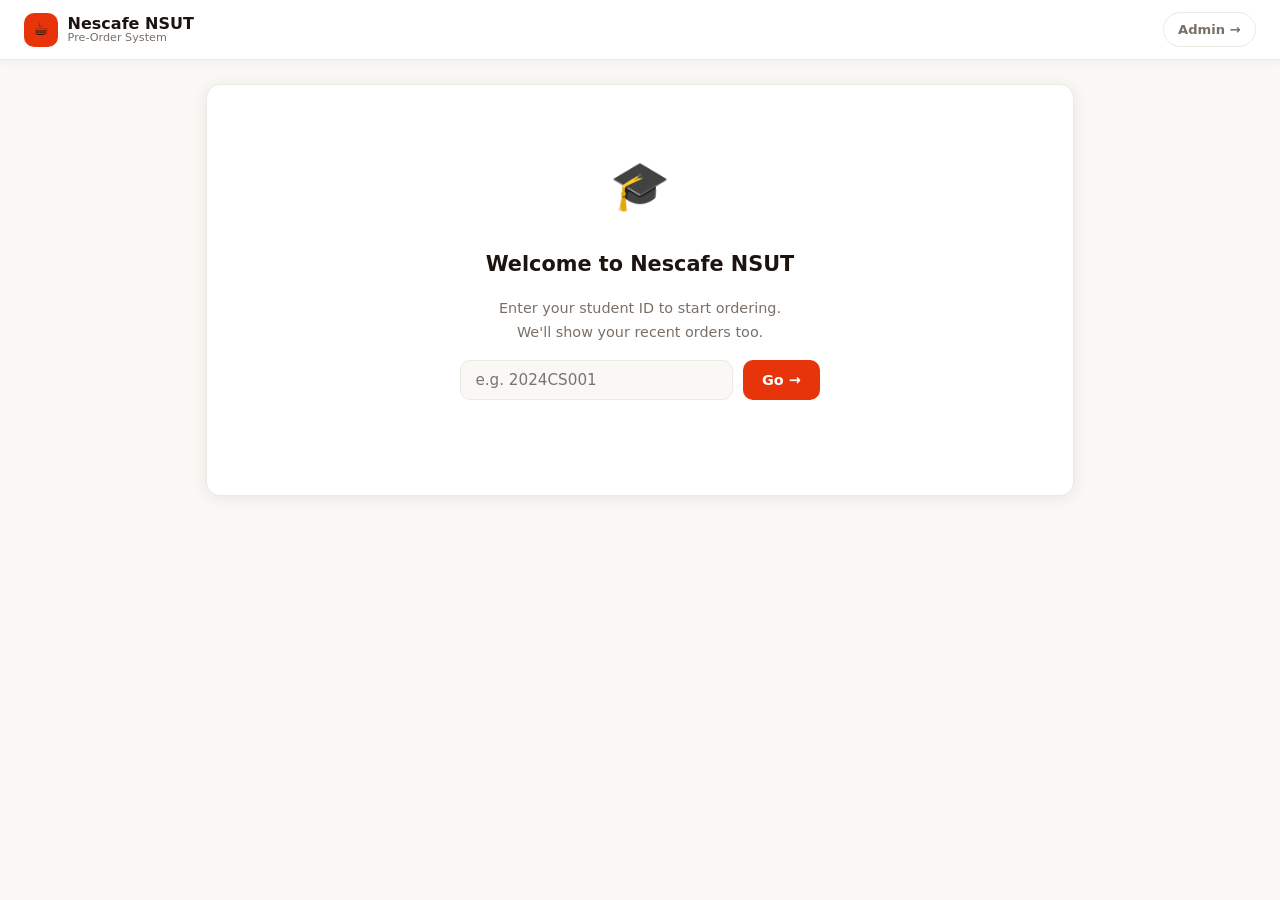
==== static/index.html @ f1b635af "Add full stack canteen ordering system with FastAPI, MongoDB, greedy scheduling, student and admin f" ====
<!DOCTYPE html>
<html lang="en">
<head>
  <meta charset="UTF-8"/>
  <meta name="viewport" content="width=device-width, initial-scale=1.0"/>
  <title>NSUT Nescafe — Pre-Order</title>
  <link rel="stylesheet" href="/static/style.css"/>
</head>
<body>

<!-- ── Header ── -->
<header class="header">
  <div class="header-brand">
    <div class="logo">☕</div>
    <div class="brand-text">
      <div class="brand-name">Nescafe NSUT</div>
      <div class="brand-sub">Pre-Order System</div>
    </div>
  </div>
  <a href="/admin" class="nav-link">Admin →</a>
</header>

<!-- ════════════════════════════════════════════════════
     SCREEN 1 — Student ID gate
════════════════════════════════════════════════════ -->
<div id="screen-gate" class="page">
  <div class="card">
    <div class="id-gate">
      <div class="gate-icon">🎓</div>
      <h2>Welcome to Nescafe NSUT</h2>
      <p>Enter your student ID to start ordering. We'll show your recent orders too.</p>
      <div class="id-input-row">
        <input id="gateInput" type="text" placeholder="e.g. 2024CS001" maxlength="20"/>
        <button class="btn btn-primary" onclick="startSession()">Go →</button>
      </div>
      <p class="error-msg" id="gateError"></p>
    </div>
  </div>
</div>

<!-- ════════════════════════════════════════════════════
     SCREEN 2 — Menu + Cart + Slot
════════════════════════════════════════════════════ -->
<div id="screen-order" class="page hidden">

  <!-- Greeting -->
  <div class="flex items-center justify-between mb-2" style="margin-bottom:1rem">
    <div>
      <div style="font-size:0.78rem;color:var(--muted);">Ordering as</div>
      <div style="font-weight:800;font-size:1.05rem;" id="greetingName">—</div>
    </div>
    <button class="btn btn-ghost btn-sm" onclick="switchUser()">Change ID</button>
  </div>

  <!-- Order Again -->
  <div id="reorderSection" class="section hidden">
    <div class="section-header">
      <div class="section-title">⚡ Order Again</div>
    </div>
    <div class="reorder-list" id="reorderList"></div>
  </div>

  <!-- Menu -->
  <div class="section">
    <div class="section-header">
      <div class="section-title">🍽️ Menu</div>
    </div>
    <div class="tabs" id="categoryTabs"></div>
    <div class="menu-grid" id="menuGrid" style="margin-top:0.8rem"></div>
  </div>

  <!-- Cart review + slot picker — shown when cart has items -->
  <div id="checkoutSection" class="section hidden">

    <!-- Cart summary -->
    <div class="card">
      <div class="card-title">Your Cart</div>
      <div id="cartReview"></div>
      <div style="display:flex;justify-content:space-between;align-items:center;margin-top:0.8rem;padding-top:0.8rem;border-top:1px solid var(--border)">
        <span style="font-weight:800;font-size:1.1rem;" id="cartTotal">₹0</span>
        <button class="btn btn-ghost btn-sm" onclick="clearCart()">Clear cart</button>
      </div>
    </div>

    <!-- Name field -->
    <div class="card">
      <div class="card-title">Your Name</div>
      <input id="studentName" type="text" placeholder="Full name (for pickup announcement)"/>
    </div>

    <!-- Slot picker -->
    <div class="card">
      <div class="card-title">Pick a Slot</div>
      <div class="slot-grid" id="slotPicker"></div>
    </div>

    <button class="btn btn-primary btn-full" style="font-size:1rem;padding:0.9rem" onclick="placeOrder()">
      Place Order →
    </button>
    <p class="error-msg hidden" id="orderError"></p>
  </div>

</div>

<!-- ════════════════════════════════════════════════════
     SCREEN 3 — Confirmation + Live Tracker
════════════════════════════════════════════════════ -->
<div id="screen-confirm" class="page hidden">
  <div class="card">
    <div class="confirm-screen">
      <div class="confirm-icon">✅</div>
      <h2>Order Confirmed!</h2>
      <p style="color:var(--muted);font-size:0.9rem">Your order has been received. Watch it come to life below.</p>

      <div class="confirm-details" id="confirmDetails"></div>

      <!-- Progress tracker -->
      <div style="width:100%;max-width:400px;margin-top:1rem">
        <div class="card-title" style="text-align:left">Live Status</div>
        <div class="tracker" id="orderTracker">
          <div class="tracker-step" id="ts-pending">
            <div class="tracker-dot">🕐</div>
            <div class="tracker-label">Pending</div>
          </div>
          <div class="tracker-line" id="tl-1"></div>
          <div class="tracker-step" id="ts-preparing">
            <div class="tracker-dot">👨‍🍳</div>
            <div class="tracker-label">Being Prepared</div>
          </div>
          <div class="tracker-line" id="tl-2"></div>
          <div class="tracker-step" id="ts-ready">
            <div class="tracker-dot">🛎️</div>
            <div class="tracker-label">Ready for Pickup</div>
          </div>
        </div>
      </div>

      <button class="btn btn-outline mt-2" onclick="newOrder()">Order Again</button>
    </div>
  </div>
</div>

<!-- ── Floating cart bar ── -->
<div class="cart-bar hidden" id="cartBar">
  <div class="cart-bar-left">
    <div class="cart-items-preview" id="cartBarPreview">—</div>
    <div class="cart-total" id="cartBarTotal">₹0</div>
  </div>
  <button class="btn btn-primary" onclick="scrollToCheckout()">View Cart →</button>
</div>

<script>
// ═══════════════════════════════════════════
// State
// ═══════════════════════════════════════════
let studentId   = "";
let studentName = "";
let menu        = [];       // all menu items from API
let cart        = {};       // { item_id: { item, qty } }
let selectedSlotId = null;
let trackerInterval = null;
let currentOrderId  = null;

const CATEGORIES = ["Maggi","Pasta","Sandwiches","Hot Drinks","Ice Teas","Bakery"];

// ═══════════════════════════════════════════
// Gate
// ═══════════════════════════════════════════
function startSession() {
  const val = document.getElementById("gateInput").value.trim();
  if (!val || !/^[a-zA-Z0-9]+$/.test(val)) {
    document.getElementById("gateError").textContent = "Student ID must be alphanumeric.";
    return;
  }
  studentId = val;
  show("screen-order");
  hide("screen-gate");
  document.getElementById("greetingName").textContent = studentId;
  loadMenu();
  loadHistory();
  loadSlotPicker();
}

function switchUser() {
  studentId = ""; cart = {}; selectedSlotId = null;
  hide("screen-order"); hide("screen-confirm");
  show("screen-gate");
  document.getElementById("gateInput").value = "";
}

// ═══════════════════════════════════════════
// Menu
// ═══════════════════════════════════════════
async function loadMenu() {
  const res  = await fetch("/menu");
  const data = await res.json();
  menu = data.menu.filter(i => i.available);
  renderCategoryTabs();
  renderMenuCategory(CATEGORIES[0]);
}

function renderCategoryTabs() {
  const tabs = document.getElementById("categoryTabs");
  tabs.innerHTML = CATEGORIES.map((cat, i) =>
    `<div class="tab ${i===0?'active':''}" onclick="selectTab(this,'${cat}')">${catIcon(cat)} ${cat}</div>`
  ).join("");
}

function selectTab(el, cat) {
  document.querySelectorAll(".tab").forEach(t => t.classList.remove("active"));
  el.classList.add("active");
  renderMenuCategory(cat);
}

function renderMenuCategory(cat) {
  const items = menu.filter(i => i.category === cat);
  const grid  = document.getElementById("menuGrid");
  if (!items.length) { grid.innerHTML = `<p style="color:var(--muted);font-size:0.9rem">No items available right now.</p>`; return; }
  grid.innerHTML = items.map(item => {
    const qty = cart[item.item_id]?.qty || 0;
    return `
    <div class="menu-item" id="mi-${item.item_id}">
      <div class="menu-item-name">${item.name}</div>
      <div class="menu-item-cat">${item.category}</div>
      <div class="menu-item-footer">
        <div class="menu-item-price">₹${item.price}</div>
        <div class="qty-control">
          ${qty > 0
            ? `<button class="qty-btn" onclick="changeQty('${item.item_id}',-1)">−</button>
               <span class="qty-count">${qty}</span>`
            : ''}
          <button class="qty-btn" onclick="changeQty('${item.item_id}',1)">+</button>
        </div>
      </div>
    </div>`;
  }).join("");
}

function changeQty(itemId, delta) {
  const item = menu.find(i => i.item_id === itemId);
  if (!item) return;
  const current = cart[itemId]?.qty || 0;
  const next = current + delta;
  if (next <= 0) delete cart[itemId];
  else cart[itemId] = { item, qty: next };
  refreshCartUI();
  // re-render just the qty control for this item
  const mi = document.getElementById(`mi-${itemId}`);
  if (mi) {
    const qty = cart[itemId]?.qty || 0;
    mi.querySelector(".qty-control").innerHTML = `
      ${qty > 0
        ? `<button class="qty-btn" onclick="changeQty('${itemId}',-1)">−</button>
           <span class="qty-count">${qty}</span>`
        : ''}
      <button class="qty-btn" onclick="changeQty('${itemId}',1)">+</button>`;
  }
}

function refreshCartUI() {
  const keys = Object.keys(cart);
  const total = keys.reduce((s, k) => s + cart[k].item.price * cart[k].qty, 0);
  const totalQty = keys.reduce((s, k) => s + cart[k].qty, 0);

  // Checkout section
  if (keys.length > 0) {
    show("checkoutSection");
    document.getElementById("cartReview").innerHTML = keys.map(k => `
      <div style="display:flex;justify-content:space-between;padding:0.35rem 0;font-size:0.88rem;border-bottom:1px solid var(--border)">
        <span>${cart[k].item.name} × ${cart[k].qty}</span>
        <span style="font-weight:700">₹${cart[k].item.price * cart[k].qty}</span>
      </div>`).join("");
    document.getElementById("cartTotal").textContent = `₹${total}`;
  } else {
    hide("checkoutSection");
  }

  // Floating bar
  const bar = document.getElementById("cartBar");
  if (keys.length > 0) {
    bar.classList.remove("hidden");
    document.getElementById("cartBarPreview").textContent = `${totalQty} item${totalQty>1?'s':''}`;
    document.getElementById("cartBarTotal").textContent   = `₹${total}`;
  } else {
    bar.classList.add("hidden");
  }
}

function clearCart() {
  cart = {};
  refreshCartUI();
  // re-render current tab
  const activeTab = document.querySelector(".tab.active");
  if (activeTab) renderMenuCategory(activeTab.textContent.replace(/^.\s/, "").trim());
}

function scrollToCheckout() {
  document.getElementById("checkoutSection")?.scrollIntoView({ behavior: "smooth" });
}

// ═══════════════════════════════════════════
// Order history
// ═══════════════════════════════════════════
async function loadHistory() {
  const res  = await fetch(`/student/${studentId}/history`);
  const data = await res.json();
  if (!data.history.length) return;
  show("reorderSection");
  const list = document.getElementById("reorderList");
  list.innerHTML = data.history.map(o => `
    <div class="reorder-card" onclick="reorder(${JSON.stringify(o.items).replace(/"/g,"'")})">
      <div class="rc-items">${o.items.join(", ")}</div>
      <div class="rc-meta">${o.assigned_slot} · ₹${o.quantity * 45}</div>
      <div class="rc-tag">↩ Order again</div>
    </div>`).join("");
}

function reorder(items) {
  // Fill cart from a past order (qty 1 each)
  items.forEach(name => {
    const found = menu.find(i => i.name === name);
    if (found) cart[found.item_id] = { item: found, qty: 1 };
  });
  refreshCartUI();
  // Switch to first tab and re-render
  const firstTab = document.querySelector(".tab");
  if (firstTab) { firstTab.click(); }
  scrollToCheckout();
}

// ═══════════════════════════════════════════
// Slot picker
// ═══════════════════════════════════════════
async function loadSlotPicker() {
  const res  = await fetch("/slots/waittime");
  const data = await res.json();
  const picker = document.getElementById("slotPicker");
  picker.innerHTML = data.slots.map(s => {
    const pct  = Math.round((s.booked / s.capacity) * 100);
    const full  = s.booked >= s.capacity;
    const cls   = s.closed ? "slot-closed" : full ? "slot-full" : (selectedSlotId === s.slot_id ? "selected" : "");
    const label = s.closed ? "Closed" : full ? "Full" : `${s.capacity - s.booked} left`;
    return `
    <div class="slot-option ${cls}" id="slot-opt-${s.slot_id}"
         onclick="selectSlot(${s.slot_id},${s.closed||full})">
      <div class="slot-time">${s.time}</div>
      <div class="slot-avail">${label}</div>
      ${!s.closed && !full ? `<div class="slot-wait">~${s.estimated_wait_mins} min wait</div>` : ""}
      <div class="slot-fill-bar"><div class="slot-fill-bar-inner" style="width:${pct}%"></div></div>
    </div>`;
  }).join("");
}

function selectSlot(id, unavailable) {
  if (unavailable) return;
  selectedSlotId = id;
  document.querySelectorAll(".slot-option").forEach(el => el.classList.remove("selected"));
  document.getElementById(`slot-opt-${id}`)?.classList.add("selected");
}

// ═══════════════════════════════════════════
// Place order
// ═══════════════════════════════════════════
async function placeOrder() {
  const name = document.getElementById("studentName").value.trim();
  const errEl = document.getElementById("orderError");
  errEl.classList.add("hidden");

  if (!name)           return showErr(errEl, "Please enter your name.");
  if (!Object.keys(cart).length) return showErr(errEl, "Your cart is empty.");
  if (!selectedSlotId) return showErr(errEl, "Please select a pickup slot.");

  const items = Object.values(cart).flatMap(c => Array(c.qty).fill(c.item.name));
  const totalQty = Object.values(cart).reduce((s,c) => s + c.qty, 0);

  const payload = {
    student_name: name,
    student_id:   studentId,
    items,
    quantity:     totalQty,
    slot_id:      selectedSlotId,
  };

  const res  = await fetch("/order", {
    method: "POST",
    headers: { "Content-Type": "application/json" },
    body: JSON.stringify(payload),
  });
  const data = await res.json();

  if (!res.ok) {
    const msg = Array.isArray(data.detail)
      ? data.detail.map(d => d.msg).join(". ")
      : data.detail;
    return showErr(errEl, msg);
  }

  currentOrderId = data.order_id;
  studentName    = name;
  showConfirmation(data);
}

// ═══════════════════════════════════════════
// Confirmation + tracker
// ═══════════════════════════════════════════
function showConfirmation(data) {
  hide("screen-order");
  hide("cartBar");
  show("screen-confirm");

  document.getElementById("confirmDetails").innerHTML = `
    <div class="confirm-row"><span class="label">Name</span><span class="value">${data.student_name}</span></div>
    <div class="confirm-row"><span class="label">Items</span><span class="value">${[...new Set(data.items)].join(", ")}</span></div>
    <div class="confirm-row"><span class="label">Pickup Slot</span><span class="value">${data.assigned_slot}</span></div>
    <div class="confirm-row"><span class="label">Queue Position</span><span class="value">#${data.queue_position}</span></div>
    <div class="confirm-row"><span class="label">Est. Ready In</span><span class="value">~${data.estimated_mins} min</span></div>
  `;

  updateTracker("Pending");
  if (trackerInterval) clearInterval(trackerInterval);
  trackerInterval = setInterval(pollOrderStatus, 8000);
}

async function pollOrderStatus() {
  if (!currentOrderId) return;
  // We poll /orders and find our order — or a dedicated endpoint could be used
  const res  = await fetch(`/orders`);
  const data = await res.json();
  const order = data.orders.find(o => o.order_id === currentOrderId);
  if (order) updateTracker(order.status);
  if (order?.status === "Collected") clearInterval(trackerInterval);
}

const STATUS_ORDER = ["Pending", "Being Prepared", "Ready for Pickup", "Collected"];

function updateTracker(status) {
  const idx = STATUS_ORDER.indexOf(status);

  const steps = [
    { id: "ts-pending",    threshold: 0 },
    { id: "ts-preparing",  threshold: 1 },
    { id: "ts-ready",      threshold: 2 },
  ];
  const lines = [
    { id: "tl-1", threshold: 1 },
    { id: "tl-2", threshold: 2 },
  ];

  steps.forEach(s => {
    const el = document.getElementById(s.id);
    if (!el) return;
    el.classList.remove("done","active");
    if (idx > s.threshold)      el.classList.add("done");
    else if (idx === s.threshold) el.classList.add("active");
  });
  lines.forEach(l => {
    const el = document.getElementById(l.id);
    if (!el) return;
    el.classList.toggle("done", idx >= l.threshold);
  });
}

function newOrder() {
  cart = {}; selectedSlotId = null; currentOrderId = null;
  if (trackerInterval) clearInterval(trackerInterval);
  hide("screen-confirm");
  show("screen-order");
  loadSlotPicker();
  refreshCartUI();
}

// ═══════════════════════════════════════════
// Helpers
// ═══════════════════════════════════════════
function show(id) { document.getElementById(id)?.classList.remove("hidden"); }
function hide(id) { document.getElementById(id)?.classList.add("hidden");    }
function showErr(el, msg) { el.textContent = msg; el.classList.remove("hidden"); }

function catIcon(cat) {
  return { Maggi:"🍜", Pasta:"🍝", Sandwiches:"🥪", "Hot Drinks":"☕", "Ice Teas":"🧊", Bakery:"🥐" }[cat] || "🍴";
}

// Refresh slot picker every 15 seconds on the order screen
setInterval(() => { if (!document.getElementById("screen-order").classList.contains("hidden")) loadSlotPicker(); }, 15000);
</script>

</body>
</html>
---- static/style.css ----
/* ═══════════════════════════════════════════════════════════
   NSUT Nescafe Smart Canteen — Shared Styles
   Palette: warm off-white bg · deep espresso text · red accent
═══════════════════════════════════════════════════════════ */

:root {
  --bg:        #faf8f5;
  --surface:   #ffffff;
  --border:    #ede9e3;
  --text:      #1c1410;
  --muted:     #7a6f66;
  --accent:    #e8340a;
  --accent-dk: #bf2507;
  --accent-lt: #fff1ee;
  --green:     #1a9e5f;
  --green-lt:  #e8f8f0;
  --amber:     #d97706;
  --amber-lt:  #fef3c7;
  --blue:      #1d6fc4;
  --blue-lt:   #eff6ff;
  --radius:    14px;
  --shadow:    0 2px 16px rgba(0,0,0,0.07);
  --shadow-md: 0 4px 24px rgba(0,0,0,0.11);
}

*, *::before, *::after { box-sizing: border-box; margin: 0; padding: 0; }

html { scroll-behavior: smooth; }

body {
  font-family: 'Segoe UI', system-ui, -apple-system, sans-serif;
  background: var(--bg);
  color: var(--text);
  line-height: 1.6;
  min-height: 100vh;
}

/* ── Typography ── */
h1 { font-size: 1.5rem; font-weight: 800; }
h2 { font-size: 1.1rem; font-weight: 700; }
h3 { font-size: 1rem;   font-weight: 700; }

/* ── Header ── */
.header {
  background: var(--surface);
  border-bottom: 1px solid var(--border);
  padding: 0 1.5rem;
  height: 60px;
  display: flex;
  align-items: center;
  justify-content: space-between;
  position: sticky;
  top: 0;
  z-index: 100;
  box-shadow: 0 1px 8px rgba(0,0,0,0.06);
}

.header-brand { display: flex; align-items: center; gap: 0.6rem; }
.header-brand .logo {
  width: 34px; height: 34px;
  background: var(--accent);
  border-radius: 10px;
  display: flex; align-items: center; justify-content: center;
  font-size: 1.1rem;
}
.header-brand .brand-text { line-height: 1.1; }
.header-brand .brand-name  { font-size: 1rem; font-weight: 800; color: var(--text); }
.header-brand .brand-sub   { font-size: 0.7rem; color: var(--muted); }

.nav-link {
  font-size: 0.82rem;
  font-weight: 600;
  color: var(--muted);
  text-decoration: none;
  border: 1.5px solid var(--border);
  padding: 0.35rem 0.9rem;
  border-radius: 20px;
  transition: all 0.2s;
}
.nav-link:hover { border-color: var(--accent); color: var(--accent); }

/* ── Page layout ── */
.page { max-width: 900px; margin: 0 auto; padding: 1.5rem 1rem 4rem; }

/* ── Cards ── */
.card {
  background: var(--surface);
  border: 1px solid var(--border);
  border-radius: var(--radius);
  padding: 1.4rem;
  box-shadow: var(--shadow);
}
.card-title {
  font-size: 0.78rem;
  font-weight: 700;
  text-transform: uppercase;
  letter-spacing: 0.8px;
  color: var(--muted);
  margin-bottom: 1rem;
}

/* ── Student ID gate ── */
.id-gate {
  display: flex;
  flex-direction: column;
  align-items: center;
  gap: 1rem;
  padding: 2.5rem 1.5rem;
  text-align: center;
}
.id-gate .gate-icon { font-size: 3rem; margin-bottom: 0.5rem; }
.id-gate h2 { font-size: 1.3rem; }
.id-gate p  { color: var(--muted); font-size: 0.9rem; max-width: 320px; }

.id-input-row {
  display: flex;
  gap: 0.6rem;
  width: 100%;
  max-width: 360px;
}
.id-input-row input { flex: 1; }

/* ── Form elements ── */
input, select, textarea {
  width: 100%;
  padding: 0.65rem 0.9rem;
  border: 1.5px solid var(--border);
  border-radius: 10px;
  font-size: 0.95rem;
  background: var(--bg);
  color: var(--text);
  transition: border-color 0.2s, box-shadow 0.2s;
  font-family: inherit;
}
input:focus, select:focus {
  outline: none;
  border-color: var(--accent);
  background: var(--surface);
  box-shadow: 0 0 0 3px rgba(232,52,10,0.1);
}

/* ── Buttons ── */
.btn {
  display: inline-flex;
  align-items: center;
  justify-content: center;
  gap: 0.4rem;
  padding: 0.65rem 1.2rem;
  border: none;
  border-radius: 10px;
  font-size: 0.9rem;
  font-weight: 600;
  cursor: pointer;
  transition: all 0.15s;
  font-family: inherit;
  white-space: nowrap;
}
.btn:active { transform: scale(0.97); }

.btn-primary {
  background: var(--accent);
  color: white;
}
.btn-primary:hover { background: var(--accent-dk); }

.btn-outline {
  background: transparent;
  color: var(--accent);
  border: 1.5px solid var(--accent);
}
.btn-outline:hover { background: var(--accent-lt); }

.btn-ghost {
  background: transparent;
  color: var(--muted);
  border: 1.5px solid var(--border);
}
.btn-ghost:hover { border-color: var(--text); color: var(--text); }

.btn-sm { padding: 0.35rem 0.75rem; font-size: 0.78rem; border-radius: 7px; }
.btn-full { width: 100%; }

.btn-green   { background: var(--green);   color: white; }
.btn-green:hover { background: #157a4a; }
.btn-amber   { background: var(--amber);   color: white; }
.btn-amber:hover { background: #b45309; }
.btn-blue    { background: var(--blue);    color: white; }
.btn-blue:hover  { background: #1558a0; }

/* ── Category tabs ── */
.tabs {
  display: flex;
  gap: 0.4rem;
  overflow-x: auto;
  padding-bottom: 0.2rem;
  scrollbar-width: none;
}
.tabs::-webkit-scrollbar { display: none; }

.tab {
  flex-shrink: 0;
  padding: 0.45rem 1rem;
  border-radius: 20px;
  font-size: 0.82rem;
  font-weight: 600;
  cursor: pointer;
  border: 1.5px solid var(--border);
  background: var(--surface);
  color: var(--muted);
  transition: all 0.15s;
}
.tab.active, .tab:hover {
  background: var(--accent);
  border-color: var(--accent);
  color: white;
}

/* ── Menu grid ── */
.menu-grid {
  display: grid;
  grid-template-columns: repeat(auto-fill, minmax(180px, 1fr));
  gap: 0.8rem;
}

.menu-item {
  border: 1.5px solid var(--border);
  border-radius: 12px;
  padding: 0.9rem;
  display: flex;
  flex-direction: column;
  gap: 0.3rem;
  background: var(--surface);
  transition: border-color 0.2s, box-shadow 0.15s;
  cursor: default;
}
.menu-item:hover { border-color: var(--accent); box-shadow: var(--shadow); }

.menu-item-name  { font-size: 0.88rem; font-weight: 700; line-height: 1.3; }
.menu-item-cat   { font-size: 0.72rem; color: var(--muted); }
.menu-item-price { font-size: 0.95rem; font-weight: 800; color: var(--accent); margin-top: 0.2rem; }

.menu-item-footer { display: flex; align-items: center; justify-content: space-between; margin-top: 0.4rem; }

.qty-control {
  display: flex;
  align-items: center;
  gap: 0.3rem;
}
.qty-btn {
  width: 26px; height: 26px;
  border-radius: 50%;
  border: 1.5px solid var(--border);
  background: var(--bg);
  font-size: 1rem;
  line-height: 1;
  cursor: pointer;
  display: flex; align-items: center; justify-content: center;
  transition: all 0.15s;
  font-weight: 700;
  color: var(--text);
}
.qty-btn:hover { border-color: var(--accent); background: var(--accent); color: white; }
.qty-count { font-size: 0.9rem; font-weight: 700; min-width: 16px; text-align: center; }

/* ── Cart bar ── */
.cart-bar {
  position: fixed;
  bottom: 1.2rem;
  left: 50%;
  transform: translateX(-50%);
  background: var(--text);
  color: white;
  border-radius: 14px;
  padding: 0.9rem 1.4rem;
  display: flex;
  align-items: center;
  justify-content: space-between;
  gap: 1.5rem;
  min-width: 320px;
  max-width: 520px;
  width: calc(100% - 2rem);
  box-shadow: 0 8px 32px rgba(0,0,0,0.25);
  z-index: 200;
  transition: opacity 0.2s, transform 0.2s;
}
.cart-bar.hidden { opacity: 0; pointer-events: none; transform: translateX(-50%) translateY(20px); }

.cart-bar-left .cart-items-preview { font-size: 0.82rem; color: rgba(255,255,255,0.7); }
.cart-bar-left .cart-total { font-size: 1.1rem; font-weight: 800; }

.cart-bar .btn-primary { background: var(--accent); border-radius: 10px; }

/* ── Slot picker ── */
.slot-grid {
  display: grid;
  grid-template-columns: repeat(2, 1fr);
  gap: 0.8rem;
}

.slot-option {
  border: 2px solid var(--border);
  border-radius: 12px;
  padding: 1rem;
  cursor: pointer;
  transition: all 0.15s;
  position: relative;
}
.slot-option:hover:not(.slot-full):not(.slot-closed) { border-color: var(--accent); }
.slot-option.selected { border-color: var(--accent); background: var(--accent-lt); }
.slot-option.slot-full, .slot-option.slot-closed { opacity: 0.5; cursor: not-allowed; }

.slot-time { font-size: 1.15rem; font-weight: 800; }
.slot-avail { font-size: 0.78rem; color: var(--muted); margin-top: 0.15rem; }
.slot-wait  { font-size: 0.78rem; color: var(--amber); font-weight: 600; margin-top: 0.2rem; }

.slot-fill-bar {
  height: 4px;
  background: var(--border);
  border-radius: 2px;
  overflow: hidden;
  margin-top: 0.6rem;
}
.slot-fill-bar-inner {
  height: 100%;
  border-radius: 2px;
  transition: width 0.4s;
  background: var(--accent);
}

/* ── Order confirmation ── */
.confirm-screen {
  display: flex;
  flex-direction: column;
  align-items: center;
  gap: 1rem;
  padding: 2rem 1rem;
  text-align: center;
}

.confirm-icon { font-size: 3.5rem; animation: pop 0.4s ease; }
@keyframes pop {
  0%   { transform: scale(0.5); opacity: 0; }
  70%  { transform: scale(1.15); }
  100% { transform: scale(1); opacity: 1; }
}

.confirm-details {
  background: var(--bg);
  border-radius: 12px;
  padding: 1rem 1.4rem;
  text-align: left;
  width: 100%;
  max-width: 380px;
  border: 1px solid var(--border);
}
.confirm-row { display: flex; justify-content: space-between; padding: 0.35rem 0; font-size: 0.9rem; }
.confirm-row + .confirm-row { border-top: 1px solid var(--border); }
.confirm-row .label { color: var(--muted); }
.confirm-row .value { font-weight: 700; }

/* ── Order tracker ── */
.tracker {
  display: flex;
  align-items: center;
  gap: 0;
  padding: 0.5rem 0;
}

.tracker-step {
  display: flex;
  flex-direction: column;
  align-items: center;
  flex: 1;
  gap: 0.4rem;
}
.tracker-dot {
  width: 32px; height: 32px;
  border-radius: 50%;
  background: var(--border);
  display: flex; align-items: center; justify-content: center;
  font-size: 0.9rem;
  transition: background 0.3s;
  z-index: 1;
  position: relative;
}
.tracker-step.done .tracker-dot    { background: var(--green); color: white; }
.tracker-step.active .tracker-dot  { background: var(--accent); color: white; box-shadow: 0 0 0 4px var(--accent-lt); }

.tracker-label { font-size: 0.7rem; font-weight: 600; color: var(--muted); text-align: center; line-height: 1.2; }
.tracker-step.done .tracker-label   { color: var(--green); }
.tracker-step.active .tracker-label { color: var(--accent); }

.tracker-line {
  flex: 1;
  height: 3px;
  background: var(--border);
  margin-bottom: 1.5rem;
  transition: background 0.3s;
}
.tracker-line.done { background: var(--green); }

/* ── Badges ── */
.badge {
  display: inline-block;
  padding: 0.18rem 0.55rem;
  border-radius: 20px;
  font-size: 0.72rem;
  font-weight: 700;
  letter-spacing: 0.2px;
}
.badge-pending   { background: var(--amber-lt); color: var(--amber); }
.badge-preparing { background: var(--blue-lt);  color: var(--blue);  }
.badge-ready     { background: var(--green-lt); color: var(--green); }
.badge-collected { background: #f0f0f0;         color: #666; }

/* ── Order-again cards ── */
.reorder-list {
  display: flex;
  gap: 0.7rem;
  overflow-x: auto;
  padding-bottom: 0.3rem;
  scrollbar-width: none;
}
.reorder-list::-webkit-scrollbar { display: none; }

.reorder-card {
  flex-shrink: 0;
  border: 1.5px solid var(--border);
  border-radius: 12px;
  padding: 0.9rem 1rem;
  cursor: pointer;
  min-width: 160px;
  max-width: 200px;
  transition: all 0.15s;
  background: var(--surface);
}
.reorder-card:hover { border-color: var(--accent); background: var(--accent-lt); }
.reorder-card .rc-items { font-size: 0.82rem; font-weight: 700; line-height: 1.4; }
.reorder-card .rc-meta  { font-size: 0.72rem; color: var(--muted); margin-top: 0.3rem; }
.reorder-card .rc-tag   { font-size: 0.68rem; font-weight: 700; color: var(--accent); margin-top: 0.4rem; }

/* ── Admin dark header ── */
.admin-header {
  background: #111827;
  color: white;
  padding: 0 1.5rem;
  height: 60px;
  display: flex;
  align-items: center;
  justify-content: space-between;
}
.admin-header .brand-name { color: white; }
.admin-header .brand-sub  { color: #9ca3af; }

/* ── Overview stat cards ── */
.stats-grid {
  display: grid;
  grid-template-columns: repeat(4, 1fr);
  gap: 0.9rem;
}
.stat-card {
  background: var(--surface);
  border: 1px solid var(--border);
  border-radius: var(--radius);
  padding: 1.1rem 1.2rem;
  box-shadow: var(--shadow);
}
.stat-card .stat-label { font-size: 0.75rem; color: var(--muted); font-weight: 600; text-transform: uppercase; letter-spacing: 0.5px; }
.stat-card .stat-value { font-size: 1.7rem; font-weight: 800; margin-top: 0.2rem; line-height: 1; }
.stat-card .stat-icon  { font-size: 1.4rem; float: right; margin-top: -0.2rem; }

/* ── Admin slot cards ── */
.admin-slots-grid {
  display: grid;
  grid-template-columns: repeat(2, 1fr);
  gap: 1rem;
}
.admin-slot-card {
  background: var(--surface);
  border: 1px solid var(--border);
  border-radius: var(--radius);
  overflow: hidden;
  box-shadow: var(--shadow);
}
.admin-slot-card.closed { opacity: 0.6; }

.slot-card-head {
  padding: 0.9rem 1.1rem;
  display: flex;
  align-items: center;
  justify-content: space-between;
  border-bottom: 1px solid var(--border);
  background: var(--bg);
}
.slot-card-head .slot-name  { font-size: 1.1rem; font-weight: 800; }
.slot-card-head .slot-count { font-size: 0.8rem; color: var(--muted); }

.slot-card-orders { padding: 0.6rem 0.9rem; max-height: 200px; overflow-y: auto; }

.slot-order-row {
  display: flex;
  align-items: center;
  justify-content: space-between;
  padding: 0.45rem 0;
  border-bottom: 1px solid var(--border);
  gap: 0.5rem;
  font-size: 0.84rem;
}
.slot-order-row:last-child { border-bottom: none; }
.sor-name  { font-weight: 700; flex: 1; }
.sor-items { color: var(--muted); font-size: 0.78rem; flex: 2; }
.sor-actions { display: flex; gap: 0.3rem; flex-shrink: 0; }

.slot-card-footer {
  padding: 0.7rem 0.9rem;
  border-top: 1px solid var(--border);
  display: flex;
  align-items: center;
  gap: 0.5rem;
}
.slot-card-footer input[type="number"] {
  width: 56px;
  padding: 0.3rem 0.5rem;
  font-size: 0.82rem;
  text-align: center;
}
.slot-card-footer label { font-size: 0.78rem; color: var(--muted); white-space: nowrap; }

/* ── Menu management ── */
.menu-mgmt-grid {
  display: grid;
  grid-template-columns: repeat(auto-fill, minmax(200px, 1fr));
  gap: 0.7rem;
}
.menu-mgmt-item {
  border: 1.5px solid var(--border);
  border-radius: 10px;
  padding: 0.75rem 0.9rem;
  display: flex;
  align-items: center;
  justify-content: space-between;
  gap: 0.6rem;
  transition: border-color 0.15s;
}
.menu-mgmt-item.unavailable { opacity: 0.5; }
.mmi-info .mmi-name  { font-size: 0.85rem; font-weight: 700; }
.mmi-info .mmi-price { font-size: 0.75rem; color: var(--muted); }

/* Toggle switch */
.toggle {
  position: relative;
  width: 36px; height: 20px;
  flex-shrink: 0;
}
.toggle input { opacity: 0; width: 0; height: 0; }
.toggle-slider {
  position: absolute; inset: 0;
  background: #ddd;
  border-radius: 20px;
  cursor: pointer;
  transition: background 0.2s;
}
.toggle-slider::before {
  content: "";
  position: absolute;
  width: 14px; height: 14px;
  left: 3px; bottom: 3px;
  background: white;
  border-radius: 50%;
  transition: transform 0.2s;
}
.toggle input:checked + .toggle-slider { background: var(--green); }
.toggle input:checked + .toggle-slider::before { transform: translateX(16px); }

/* ── Bar chart ── */
.bar-chart {
  display: flex;
  align-items: flex-end;
  gap: 0.8rem;
  height: 100px;
  padding: 0.5rem 0;
}
.bar-col {
  flex: 1;
  display: flex;
  flex-direction: column;
  align-items: center;
  gap: 0.3rem;
  height: 100%;
  justify-content: flex-end;
}
.bar-fill {
  width: 100%;
  background: var(--accent);
  border-radius: 6px 6px 0 0;
  min-height: 4px;
  transition: height 0.5s ease;
  opacity: 0.85;
}
.bar-label { font-size: 0.72rem; color: var(--muted); font-weight: 600; text-align: center; }
.bar-count  { font-size: 0.72rem; font-weight: 800; }

/* ── Orders table ── */
.orders-filter-bar {
  display: flex;
  gap: 0.6rem;
  margin-bottom: 1rem;
  flex-wrap: wrap;
}
.orders-filter-bar select { width: auto; min-width: 120px; }

table { width: 100%; border-collapse: collapse; font-size: 0.85rem; }
thead th {
  padding: 0.6rem 0.8rem;
  background: var(--bg);
  font-size: 0.72rem;
  text-transform: uppercase;
  letter-spacing: 0.5px;
  color: var(--muted);
  font-weight: 700;
  text-align: left;
  border-bottom: 1px solid var(--border);
}
tbody td {
  padding: 0.7rem 0.8rem;
  border-bottom: 1px solid var(--border);
  vertical-align: middle;
}
tbody tr:last-child td { border-bottom: none; }
tbody tr:hover td { background: var(--bg); }

/* ── Section spacing ── */
.section { display: flex; flex-direction: column; gap: 1.2rem; margin-bottom: 2rem; }
.section-header {
  display: flex;
  align-items: center;
  justify-content: space-between;
  margin-bottom: 0.1rem;
}
.section-title { font-size: 1rem; font-weight: 800; }

/* ── Utility ── */
.hidden    { display: none !important; }
.mt-1 { margin-top: 0.5rem; }
.mt-2 { margin-top: 1rem; }
.gap-1 { gap: 0.5rem; }
.flex  { display: flex; }
.flex-col { flex-direction: column; }
.items-center { align-items: center; }
.justify-between { justify-content: space-between; }

.error-msg { color: var(--accent); font-size: 0.85rem; padding: 0.5rem 0; }

/* ── Responsive ── */
@media (max-width: 640px) {
  .stats-grid       { grid-template-columns: repeat(2, 1fr); }
  .admin-slots-grid { grid-template-columns: 1fr; }
  .slot-grid        { grid-template-columns: repeat(2, 1fr); }
  .menu-grid        { grid-template-columns: repeat(2, 1fr); }
  .header h1        { font-size: 1rem; }
  table             { font-size: 0.78rem; }
  thead th, tbody td { padding: 0.5rem; }
}
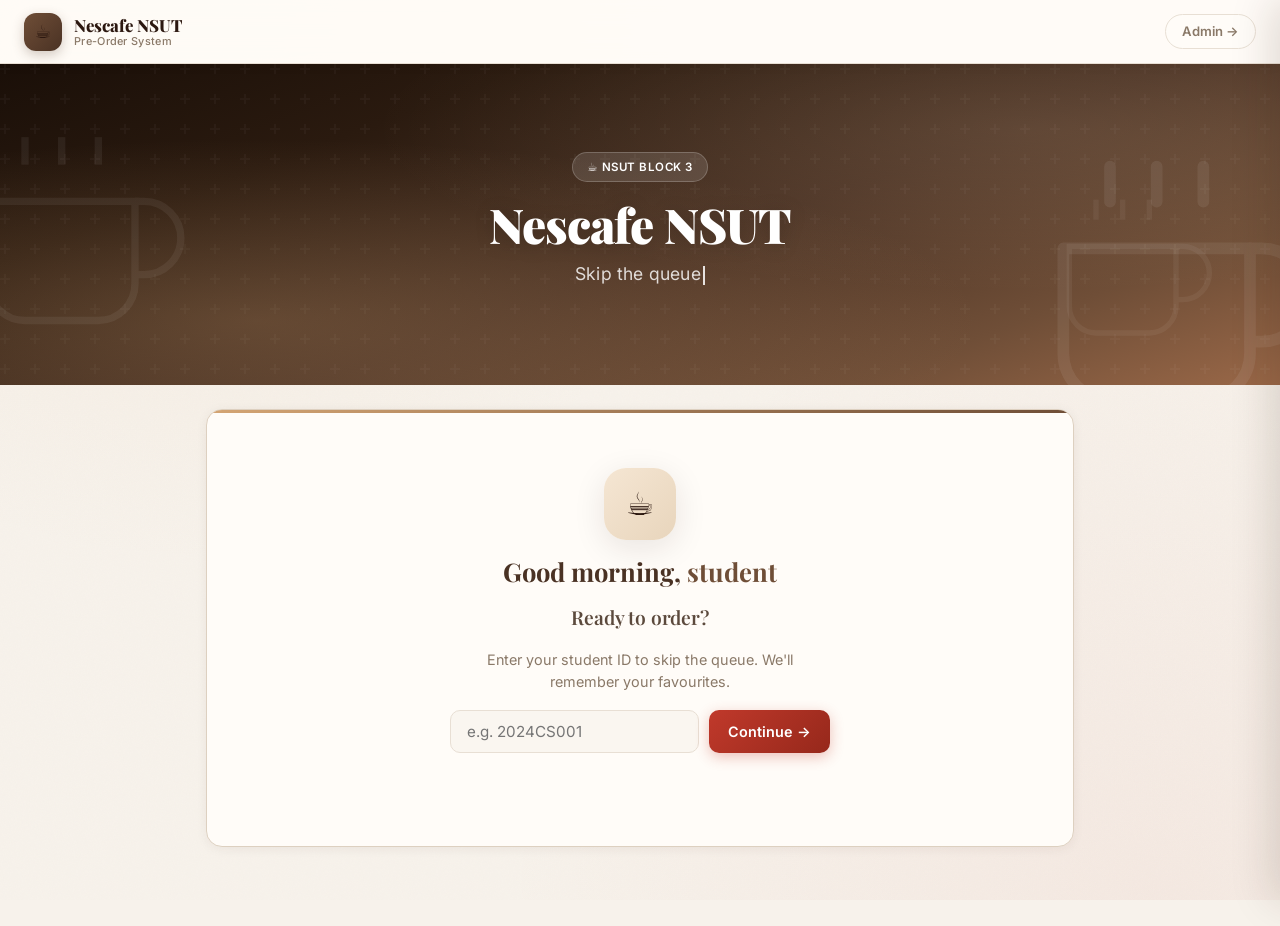
==== commit 3a90b636: "Redesign frontend with warm coffee theme, hero section, menu cards, and admin dashboard" ====
--- a/static/index.html
+++ b/static/index.html
@@ -20,18 +20,30 @@
   <a href="/admin" class="nav-link">Admin →</a>
 </header>
 
+<!-- ── Hero ── -->
+<section class="hero" id="heroSection">
+  <div class="hero-deco hero-deco-left"></div>
+  <div class="hero-deco hero-deco-right"></div>
+  <div class="hero-content">
+    <div class="hero-badge">☕ NSUT Block 3</div>
+    <h1 class="hero-title">Nescafe NSUT</h1>
+    <p class="hero-tagline"><span id="typewriterText"></span><span class="type-caret"></span></p>
+  </div>
+</section>
+
 <!-- ════════════════════════════════════════════════════
      SCREEN 1 — Student ID gate
 ════════════════════════════════════════════════════ -->
 <div id="screen-gate" class="page">
-  <div class="card">
+  <div class="card gate-card">
     <div class="id-gate">
-      <div class="gate-icon">🎓</div>
-      <h2>Welcome to Nescafe NSUT</h2>
-      <p>Enter your student ID to start ordering. We'll show your recent orders too.</p>
+      <div class="gate-icon">☕</div>
+      <div class="gate-greeting" id="timeGreeting">Good morning</div>
+      <h2>Ready to order?</h2>
+      <p>Enter your student ID to skip the queue. We'll remember your favourites.</p>
       <div class="id-input-row">
-        <input id="gateInput" type="text" placeholder="e.g. 2024CS001" maxlength="20"/>
-        <button class="btn btn-primary" onclick="startSession()">Go →</button>
+        <input id="gateInput" type="text" placeholder="e.g. 2024CS001" maxlength="20" onkeydown="if(event.key==='Enter')startSession()"/>
+        <button class="btn btn-primary" onclick="startSession()">Continue →</button>
       </div>
       <p class="error-msg" id="gateError"></p>
     </div>
@@ -43,58 +55,50 @@
 ════════════════════════════════════════════════════ -->
 <div id="screen-order" class="page hidden">
 
-  <!-- Greeting -->
-  <div class="flex items-center justify-between mb-2" style="margin-bottom:1rem">
+  <div class="greeting-bar animate-in">
     <div>
-      <div style="font-size:0.78rem;color:var(--muted);">Ordering as</div>
-      <div style="font-weight:800;font-size:1.05rem;" id="greetingName">—</div>
+      <div class="greeting-label">Ordering as</div>
+      <div class="greeting-name" id="greetingName">—</div>
     </div>
     <button class="btn btn-ghost btn-sm" onclick="switchUser()">Change ID</button>
   </div>
 
-  <!-- Order Again -->
-  <div id="reorderSection" class="section hidden">
+  <div id="reorderSection" class="section hidden animate-in animate-in-delay-1">
     <div class="section-header">
-      <div class="section-title">⚡ Order Again</div>
+      <div class="section-title">Order Again</div>
     </div>
     <div class="reorder-list" id="reorderList"></div>
   </div>
 
-  <!-- Menu -->
-  <div class="section">
+  <div class="section animate-in animate-in-delay-2">
     <div class="section-header">
-      <div class="section-title">🍽️ Menu</div>
+      <div class="section-title">Menu</div>
     </div>
     <div class="tabs" id="categoryTabs"></div>
-    <div class="menu-grid" id="menuGrid" style="margin-top:0.8rem"></div>
-  </div>
-
-  <!-- Cart review + slot picker — shown when cart has items -->
+    <div class="menu-grid" id="menuGrid" style="margin-top:0.9rem"></div>
+  </div>
+
   <div id="checkoutSection" class="section hidden">
-
-    <!-- Cart summary -->
-    <div class="card">
+    <div class="card animate-in">
       <div class="card-title">Your Cart</div>
       <div id="cartReview"></div>
-      <div style="display:flex;justify-content:space-between;align-items:center;margin-top:0.8rem;padding-top:0.8rem;border-top:1px solid var(--border)">
-        <span style="font-weight:800;font-size:1.1rem;" id="cartTotal">₹0</span>
+      <div class="cart-total-row">
+        <span class="cart-total-amount" id="cartTotal">₹0</span>
         <button class="btn btn-ghost btn-sm" onclick="clearCart()">Clear cart</button>
       </div>
     </div>
 
-    <!-- Name field -->
-    <div class="card">
+    <div class="card animate-in animate-in-delay-1">
       <div class="card-title">Your Name</div>
       <input id="studentName" type="text" placeholder="Full name (for pickup announcement)"/>
     </div>
 
-    <!-- Slot picker -->
-    <div class="card">
+    <div class="card animate-in animate-in-delay-2">
       <div class="card-title">Pick a Slot</div>
       <div class="slot-grid" id="slotPicker"></div>
     </div>
 
-    <button class="btn btn-primary btn-full" style="font-size:1rem;padding:0.9rem" onclick="placeOrder()">
+    <button class="btn btn-primary btn-full animate-in animate-in-delay-3" style="font-size:1rem;padding:0.95rem" onclick="placeOrder()">
       Place Order →
     </button>
     <p class="error-msg hidden" id="orderError"></p>
@@ -106,30 +110,39 @@
      SCREEN 3 — Confirmation + Live Tracker
 ════════════════════════════════════════════════════ -->
 <div id="screen-confirm" class="page hidden">
-  <div class="card">
+  <div class="card animate-in">
     <div class="confirm-screen">
-      <div class="confirm-icon">✅</div>
+      <div class="checkmark-wrap">
+        <div class="checkmark-circle">
+          <div class="checkmark-icon"></div>
+        </div>
+      </div>
       <h2>Order Confirmed!</h2>
       <p style="color:var(--muted);font-size:0.9rem">Your order has been received. Watch it come to life below.</p>
 
       <div class="confirm-details" id="confirmDetails"></div>
 
-      <!-- Progress tracker -->
       <div style="width:100%;max-width:400px;margin-top:1rem">
         <div class="card-title" style="text-align:left">Live Status</div>
         <div class="tracker" id="orderTracker">
           <div class="tracker-step" id="ts-pending">
-            <div class="tracker-dot">🕐</div>
+            <div class="tracker-dot">
+              <svg viewBox="0 0 24 24"><circle cx="12" cy="12" r="10"/><polyline points="12 6 12 12 16 14"/></svg>
+            </div>
             <div class="tracker-label">Pending</div>
           </div>
           <div class="tracker-line" id="tl-1"></div>
           <div class="tracker-step" id="ts-preparing">
-            <div class="tracker-dot">👨‍🍳</div>
+            <div class="tracker-dot">
+              <svg viewBox="0 0 24 24"><path d="M6 2L3 6v14a2 2 0 0 0 2 2h14a2 2 0 0 0 2-2V6l-3-4z"/><line x1="3" y1="6" x2="21" y2="6"/></svg>
+            </div>
             <div class="tracker-label">Being Prepared</div>
           </div>
           <div class="tracker-line" id="tl-2"></div>
           <div class="tracker-step" id="ts-ready">
-            <div class="tracker-dot">🛎️</div>
+            <div class="tracker-dot">
+              <svg viewBox="0 0 24 24"><path d="M18 8A6 6 0 0 0 6 8c0 7-3 9-3 9h18s-3-2-3-9"/><path d="M13.73 21a2 2 0 0 1-3.46 0"/></svg>
+            </div>
             <div class="tracker-label">Ready for Pickup</div>
           </div>
         </div>
@@ -140,14 +153,33 @@
   </div>
 </div>
 
-<!-- ── Floating cart bar ── -->
-<div class="cart-bar hidden" id="cartBar">
-  <div class="cart-bar-left">
-    <div class="cart-items-preview" id="cartBarPreview">—</div>
-    <div class="cart-total" id="cartBarTotal">₹0</div>
-  </div>
-  <button class="btn btn-primary" onclick="scrollToCheckout()">View Cart →</button>
+<!-- ── Cart trigger + panel ── -->
+<div class="cart-trigger hidden" id="cartTrigger" onclick="openCartPanel()">
+  <span class="cart-trigger-icon">🛒</span>
+  <span class="cart-trigger-badge" id="cartTriggerBadge">0</span>
+  <span class="cart-trigger-total" id="cartTriggerTotal">₹0</span>
 </div>
+
+<div class="cart-panel-backdrop" id="cartBackdrop" onclick="closeCartPanel()"></div>
+<aside class="cart-panel" id="cartPanel">
+  <div class="cart-panel-header">
+    <div>
+      <div class="cart-panel-title">Your Cart</div>
+      <div class="cart-panel-count" id="cartPanelCount">0 items</div>
+    </div>
+    <button class="btn btn-ghost btn-sm" onclick="closeCartPanel()">✕</button>
+  </div>
+  <div class="cart-panel-body" id="cartPanelBody"></div>
+  <div class="cart-panel-footer">
+    <div class="cart-panel-total-row">
+      <span class="cart-panel-total-label">Total</span>
+      <span class="cart-panel-total" id="cartPanelTotal">₹0</span>
+    </div>
+    <button class="btn btn-primary btn-full" onclick="closeCartPanel();scrollToCheckout()">Checkout →</button>
+  </div>
+</aside>
+
+<canvas id="confettiCanvas"></canvas>
 
 <script>
 // ═══════════════════════════════════════════
@@ -155,13 +187,68 @@
 // ═══════════════════════════════════════════
 let studentId   = "";
 let studentName = "";
-let menu        = [];       // all menu items from API
-let cart        = {};       // { item_id: { item, qty } }
+let menu        = [];
+let cart        = {};
 let selectedSlotId = null;
+let recommendedSlotId = null;
 let trackerInterval = null;
 let currentOrderId  = null;
 
 const CATEGORIES = ["Maggi","Pasta","Sandwiches","Hot Drinks","Ice Teas","Bakery"];
+const TAGLINE = "Skip the queue, not the coffee";
+
+// ═══════════════════════════════════════════
+// Init — typewriter + time greeting
+// ═══════════════════════════════════════════
+document.addEventListener("DOMContentLoaded", () => {
+  setTimeGreeting();
+  typewriter(TAGLINE, document.getElementById("typewriterText"), 55);
+});
+
+function setTimeGreeting() {
+  const h = new Date().getHours();
+  let greet = "Good evening";
+  if (h < 12) greet = "Good morning";
+  else if (h < 17) greet = "Good afternoon";
+  document.getElementById("timeGreeting").innerHTML = `${greet}, <span>student</span>`;
+}
+
+function typewriter(text, el, speed) {
+  let i = 0;
+  el.textContent = "";
+  function tick() {
+    if (i <= text.length) {
+      el.textContent = text.slice(0, i);
+      i++;
+      setTimeout(tick, speed);
+    }
+  }
+  setTimeout(tick, 600);
+}
+
+// ═══════════════════════════════════════════
+// Page transitions
+// ═══════════════════════════════════════════
+function transitionTo(hideId, showId, cb) {
+  const from = document.getElementById(hideId);
+  const to   = document.getElementById(showId);
+  if (from && !from.classList.contains("hidden")) {
+    from.classList.add("page-exit");
+    setTimeout(() => {
+      from.classList.add("hidden");
+      from.classList.remove("page-exit");
+      to.classList.remove("hidden");
+      to.style.animation = "none";
+      to.offsetHeight;
+      to.style.animation = "";
+      if (cb) cb();
+    }, 250);
+  } else {
+    if (from) from.classList.add("hidden");
+    to.classList.remove("hidden");
+    if (cb) cb();
+  }
+}
 
 // ═══════════════════════════════════════════
 // Gate
@@ -173,24 +260,37 @@
     return;
   }
   studentId = val;
-  show("screen-order");
-  hide("screen-gate");
-  document.getElementById("greetingName").textContent = studentId;
-  loadMenu();
-  loadHistory();
-  loadSlotPicker();
+  transitionTo("screen-gate", "screen-order", () => {
+    document.getElementById("greetingName").textContent = studentId;
+    document.getElementById("heroSection").classList.add("hero-compact");
+    loadMenu();
+    loadHistory();
+    loadSlotPicker();
+  });
 }
 
 function switchUser() {
   studentId = ""; cart = {}; selectedSlotId = null;
-  hide("screen-order"); hide("screen-confirm");
-  show("screen-gate");
-  document.getElementById("gateInput").value = "";
+  closeCartPanel();
+  transitionTo("screen-order", "screen-gate", () => {
+    document.getElementById("gateInput").value = "";
+    document.getElementById("heroSection").classList.remove("hero-compact");
+    refreshCartUI();
+    typewriter(TAGLINE, document.getElementById("typewriterText"), 45);
+  });
+  hide("screen-confirm");
 }
 
 // ═══════════════════════════════════════════
 // Menu
 // ═══════════════════════════════════════════
+function catClass(cat) {
+  return {
+    Maggi: "cat-maggi", Pasta: "cat-pasta", Sandwiches: "cat-sandwiches",
+    "Hot Drinks": "cat-hot-drinks", "Ice Teas": "cat-ice-teas", Bakery: "cat-bakery"
+  }[cat] || "";
+}
+
 async function loadMenu() {
   const res  = await fetch("/menu");
   const data = await res.json();
@@ -216,57 +316,90 @@
   const items = menu.filter(i => i.category === cat);
   const grid  = document.getElementById("menuGrid");
   if (!items.length) { grid.innerHTML = `<p style="color:var(--muted);font-size:0.9rem">No items available right now.</p>`; return; }
-  grid.innerHTML = items.map(item => {
+  grid.innerHTML = items.map((item, idx) => {
     const qty = cart[item.item_id]?.qty || 0;
     return `
-    <div class="menu-item" id="mi-${item.item_id}">
-      <div class="menu-item-name">${item.name}</div>
-      <div class="menu-item-cat">${item.category}</div>
-      <div class="menu-item-footer">
-        <div class="menu-item-price">₹${item.price}</div>
-        <div class="qty-control">
-          ${qty > 0
-            ? `<button class="qty-btn" onclick="changeQty('${item.item_id}',-1)">−</button>
-               <span class="qty-count">${qty}</span>`
-            : ''}
-          <button class="qty-btn" onclick="changeQty('${item.item_id}',1)">+</button>
+    <div class="menu-item" id="mi-${item.item_id}" style="animation-delay:${idx * 0.05}s">
+      <div class="menu-item-visual ${catClass(item.category)}"><span>${catIcon(item.category)}</span></div>
+      <div class="menu-item-body">
+        <div class="menu-item-name">${item.name}</div>
+        <div class="menu-item-cat">${item.category}</div>
+        <div class="menu-item-footer">
+          <div class="menu-item-price">₹${item.price}</div>
+          <div class="qty-control">
+            ${qty > 0
+              ? `<button class="qty-btn" onclick="changeQty('${item.item_id}',-1,event)">−</button>
+                 <span class="qty-count">${qty}</span>`
+              : ''}
+            <button class="qty-btn" onclick="changeQty('${item.item_id}',1,event)">+</button>
+          </div>
         </div>
       </div>
     </div>`;
   }).join("");
 }
 
-function changeQty(itemId, delta) {
+function changeQty(itemId, delta, evt) {
   const item = menu.find(i => i.item_id === itemId);
   if (!item) return;
   const current = cart[itemId]?.qty || 0;
   const next = current + delta;
+
+  if (delta > 0 && evt) flyToCart(evt, item.category);
+
   if (next <= 0) delete cart[itemId];
   else cart[itemId] = { item, qty: next };
+
   refreshCartUI();
-  // re-render just the qty control for this item
+
   const mi = document.getElementById(`mi-${itemId}`);
   if (mi) {
     const qty = cart[itemId]?.qty || 0;
     mi.querySelector(".qty-control").innerHTML = `
       ${qty > 0
-        ? `<button class="qty-btn" onclick="changeQty('${itemId}',-1)">−</button>
+        ? `<button class="qty-btn" onclick="changeQty('${itemId}',-1,event)">−</button>
            <span class="qty-count">${qty}</span>`
         : ''}
-      <button class="qty-btn" onclick="changeQty('${itemId}',1)">+</button>`;
+      <button class="qty-btn" onclick="changeQty('${itemId}',1,event)">+</button>`;
   }
 }
 
+function flyToCart(evt, category) {
+  const btn = evt?.target?.closest(".qty-btn") || evt?.target;
+  const card = btn?.closest(".menu-item");
+  if (!card) return;
+
+  const rect = card.getBoundingClientRect();
+  const trigger = document.getElementById("cartTrigger");
+  const tr = trigger.getBoundingClientRect();
+
+  const fly = document.createElement("div");
+  fly.className = "fly-item";
+  fly.textContent = catIcon(category);
+  fly.style.left = (rect.left + rect.width / 2 - 12) + "px";
+  fly.style.top  = (rect.top + 40) + "px";
+
+  const dx = tr.left - rect.left + 20;
+  const dy = tr.top - rect.top;
+  fly.style.setProperty("--fly-x", dx + "px");
+  fly.style.setProperty("--fly-y", dy + "px");
+
+  document.body.appendChild(fly);
+  setTimeout(() => fly.remove(), 700);
+}
+
+// ═══════════════════════════════════════════
+// Cart UI
+// ═══════════════════════════════════════════
 function refreshCartUI() {
   const keys = Object.keys(cart);
   const total = keys.reduce((s, k) => s + cart[k].item.price * cart[k].qty, 0);
   const totalQty = keys.reduce((s, k) => s + cart[k].qty, 0);
 
-  // Checkout section
   if (keys.length > 0) {
     show("checkoutSection");
-    document.getElementById("cartReview").innerHTML = keys.map(k => `
-      <div style="display:flex;justify-content:space-between;padding:0.35rem 0;font-size:0.88rem;border-bottom:1px solid var(--border)">
+    document.getElementById("cartReview").innerHTML = keys.map((k, i) => `
+      <div class="cart-line" style="animation-delay:${i * 0.05}s">
         <span>${cart[k].item.name} × ${cart[k].qty}</span>
         <span style="font-weight:700">₹${cart[k].item.price * cart[k].qty}</span>
       </div>`).join("");
@@ -275,21 +408,51 @@
     hide("checkoutSection");
   }
 
-  // Floating bar
-  const bar = document.getElementById("cartBar");
+  const trigger = document.getElementById("cartTrigger");
   if (keys.length > 0) {
-    bar.classList.remove("hidden");
-    document.getElementById("cartBarPreview").textContent = `${totalQty} item${totalQty>1?'s':''}`;
-    document.getElementById("cartBarTotal").textContent   = `₹${total}`;
+    trigger.classList.remove("hidden");
+    document.getElementById("cartTriggerBadge").textContent = totalQty;
+    document.getElementById("cartTriggerTotal").textContent = `₹${total}`;
+    document.getElementById("cartPanelCount").textContent = `${totalQty} item${totalQty > 1 ? "s" : ""}`;
+    document.getElementById("cartPanelTotal").textContent = `₹${total}`;
+    renderCartPanel();
   } else {
-    bar.classList.add("hidden");
+    trigger.classList.add("hidden");
+    closeCartPanel();
+    document.getElementById("cartPanelBody").innerHTML = "";
   }
+}
+
+function renderCartPanel() {
+  const keys = Object.keys(cart);
+  document.getElementById("cartPanelBody").innerHTML = keys.map((k, i) => `
+    <div class="cart-panel-item" style="animation-delay:${i * 0.06}s">
+      <div class="cpi-info">
+        <div class="cpi-name">${cart[k].item.name}</div>
+        <div class="cpi-price">₹${cart[k].item.price} each</div>
+      </div>
+      <div class="cpi-qty">
+        <button class="qty-btn" onclick="changeQty('${k}',-1,event)">−</button>
+        <span class="qty-count">${cart[k].qty}</span>
+        <button class="qty-btn" onclick="changeQty('${k}',1,event)">+</button>
+      </div>
+    </div>`).join("");
+}
+
+function openCartPanel() {
+  document.getElementById("cartPanel").classList.add("open");
+  document.getElementById("cartBackdrop").classList.add("open");
+  renderCartPanel();
+}
+
+function closeCartPanel() {
+  document.getElementById("cartPanel").classList.remove("open");
+  document.getElementById("cartBackdrop").classList.remove("open");
 }
 
 function clearCart() {
   cart = {};
   refreshCartUI();
-  // re-render current tab
   const activeTab = document.querySelector(".tab.active");
   if (activeTab) renderMenuCategory(activeTab.textContent.replace(/^.\s/, "").trim());
 }
@@ -306,8 +469,7 @@
   const data = await res.json();
   if (!data.history.length) return;
   show("reorderSection");
-  const list = document.getElementById("reorderList");
-  list.innerHTML = data.history.map(o => `
+  document.getElementById("reorderList").innerHTML = data.history.map(o => `
     <div class="reorder-card" onclick="reorder(${JSON.stringify(o.items).replace(/"/g,"'")})">
       <div class="rc-items">${o.items.join(", ")}</div>
       <div class="rc-meta">${o.assigned_slot} · ₹${o.quantity * 45}</div>
@@ -316,34 +478,62 @@
 }
 
 function reorder(items) {
-  // Fill cart from a past order (qty 1 each)
   items.forEach(name => {
     const found = menu.find(i => i.name === name);
     if (found) cart[found.item_id] = { item: found, qty: 1 };
   });
   refreshCartUI();
-  // Switch to first tab and re-render
   const firstTab = document.querySelector(".tab");
-  if (firstTab) { firstTab.click(); }
+  if (firstTab) firstTab.click();
   scrollToCheckout();
 }
 
 // ═══════════════════════════════════════════
 // Slot picker
 // ═══════════════════════════════════════════
+function slotStatusClass(pct) {
+  if (pct >= 80) return "slot-status-red";
+  if (pct >= 50) return "slot-status-yellow";
+  return "slot-status-green";
+}
+
+function slotStatusLabel(pct) {
+  if (pct >= 80) return "Almost full";
+  if (pct >= 50) return "Filling up";
+  return "Plenty of room";
+}
+
 async function loadSlotPicker() {
   const res  = await fetch("/slots/waittime");
   const data = await res.json();
+  const available = data.slots.filter(s => !s.closed && s.booked < s.capacity);
+
+  recommendedSlotId = available.length
+    ? available.reduce((best, s) =>
+        s.estimated_wait_mins < best.estimated_wait_mins ? s : best
+      ).slot_id
+    : null;
+
+  if (!selectedSlotId && recommendedSlotId) selectedSlotId = recommendedSlotId;
+
   const picker = document.getElementById("slotPicker");
   picker.innerHTML = data.slots.map(s => {
     const pct  = Math.round((s.booked / s.capacity) * 100);
     const full  = s.booked >= s.capacity;
-    const cls   = s.closed ? "slot-closed" : full ? "slot-full" : (selectedSlotId === s.slot_id ? "selected" : "");
-    const label = s.closed ? "Closed" : full ? "Full" : `${s.capacity - s.booked} left`;
+    const statusCls = slotStatusClass(pct);
+    const isRec = s.slot_id === recommendedSlotId && !s.closed && !full;
+    const cls   = [
+      statusCls,
+      s.closed ? "slot-closed" : full ? "slot-full" : "",
+      selectedSlotId === s.slot_id ? "selected" : "",
+      isRec ? "slot-recommended" : ""
+    ].filter(Boolean).join(" ");
+    const label = s.closed ? "Closed" : full ? "Full" : `${s.capacity - s.booked} spots left`;
     return `
     <div class="slot-option ${cls}" id="slot-opt-${s.slot_id}"
          onclick="selectSlot(${s.slot_id},${s.closed||full})">
       <div class="slot-time">${s.time}</div>
+      ${!s.closed && !full ? `<div class="slot-status-dot">${slotStatusLabel(pct)}</div>` : ""}
       <div class="slot-avail">${label}</div>
       ${!s.closed && !full ? `<div class="slot-wait">~${s.estimated_wait_mins} min wait</div>` : ""}
       <div class="slot-fill-bar"><div class="slot-fill-bar-inner" style="width:${pct}%"></div></div>
@@ -401,29 +591,69 @@
 }
 
 // ═══════════════════════════════════════════
-// Confirmation + tracker
+// Confirmation + confetti + tracker
 // ═══════════════════════════════════════════
 function showConfirmation(data) {
-  hide("screen-order");
-  hide("cartBar");
-  show("screen-confirm");
-
-  document.getElementById("confirmDetails").innerHTML = `
-    <div class="confirm-row"><span class="label">Name</span><span class="value">${data.student_name}</span></div>
-    <div class="confirm-row"><span class="label">Items</span><span class="value">${[...new Set(data.items)].join(", ")}</span></div>
-    <div class="confirm-row"><span class="label">Pickup Slot</span><span class="value">${data.assigned_slot}</span></div>
-    <div class="confirm-row"><span class="label">Queue Position</span><span class="value">#${data.queue_position}</span></div>
-    <div class="confirm-row"><span class="label">Est. Ready In</span><span class="value">~${data.estimated_mins} min</span></div>
-  `;
-
-  updateTracker("Pending");
-  if (trackerInterval) clearInterval(trackerInterval);
-  trackerInterval = setInterval(pollOrderStatus, 8000);
+  closeCartPanel();
+  transitionTo("screen-order", "screen-confirm", () => {
+    document.getElementById("heroSection").classList.add("hero-compact");
+    document.getElementById("cartTrigger").classList.add("hidden");
+
+    document.getElementById("confirmDetails").innerHTML = `
+      <div class="confirm-row"><span class="label">Name</span><span class="value">${data.student_name}</span></div>
+      <div class="confirm-row"><span class="label">Items</span><span class="value">${[...new Set(data.items)].join(", ")}</span></div>
+      <div class="confirm-row"><span class="label">Pickup Slot</span><span class="value">${data.assigned_slot}</span></div>
+      <div class="confirm-row"><span class="label">Queue Position</span><span class="value">#${data.queue_position}</span></div>
+      <div class="confirm-row"><span class="label">Est. Ready In</span><span class="value">~${data.estimated_mins} min</span></div>
+    `;
+
+    launchConfetti();
+    updateTracker("Pending");
+    if (trackerInterval) clearInterval(trackerInterval);
+    trackerInterval = setInterval(pollOrderStatus, 8000);
+  });
+}
+
+function launchConfetti() {
+  const canvas = document.getElementById("confettiCanvas");
+  const ctx = canvas.getContext("2d");
+  canvas.width = window.innerWidth;
+  canvas.height = window.innerHeight;
+
+  const colors = ["#c0392b","#6f4e37","#2d8a56","#c9920a","#d4a574","#4a3224"];
+  const pieces = Array.from({ length: 120 }, () => ({
+    x: Math.random() * canvas.width,
+    y: Math.random() * canvas.height * -0.5,
+    w: 6 + Math.random() * 6,
+    h: 4 + Math.random() * 4,
+    color: colors[Math.floor(Math.random() * colors.length)],
+    vx: (Math.random() - 0.5) * 4,
+    vy: 2 + Math.random() * 4,
+    rot: Math.random() * 360,
+    vr: (Math.random() - 0.5) * 8,
+  }));
+
+  let frame = 0;
+  function draw() {
+    ctx.clearRect(0, 0, canvas.width, canvas.height);
+    pieces.forEach(p => {
+      p.x += p.vx; p.y += p.vy; p.vy += 0.08; p.rot += p.vr;
+      ctx.save();
+      ctx.translate(p.x, p.y);
+      ctx.rotate(p.rot * Math.PI / 180);
+      ctx.fillStyle = p.color;
+      ctx.fillRect(-p.w / 2, -p.h / 2, p.w, p.h);
+      ctx.restore();
+    });
+    frame++;
+    if (frame < 100) requestAnimationFrame(draw);
+    else ctx.clearRect(0, 0, canvas.width, canvas.height);
+  }
+  draw();
 }
 
 async function pollOrderStatus() {
   if (!currentOrderId) return;
-  // We poll /orders and find our order — or a dedicated endpoint could be used
   const res  = await fetch(`/orders`);
   const data = await res.json();
   const order = data.orders.find(o => o.order_id === currentOrderId);
@@ -435,16 +665,12 @@
 
 function updateTracker(status) {
   const idx = STATUS_ORDER.indexOf(status);
-
   const steps = [
     { id: "ts-pending",    threshold: 0 },
     { id: "ts-preparing",  threshold: 1 },
     { id: "ts-ready",      threshold: 2 },
   ];
-  const lines = [
-    { id: "tl-1", threshold: 1 },
-    { id: "tl-2", threshold: 2 },
-  ];
+  const lines = [{ id: "tl-1", threshold: 1 }, { id: "tl-2", threshold: 2 }];
 
   steps.forEach(s => {
     const el = document.getElementById(s.id);
@@ -454,19 +680,17 @@
     else if (idx === s.threshold) el.classList.add("active");
   });
   lines.forEach(l => {
-    const el = document.getElementById(l.id);
-    if (!el) return;
-    el.classList.toggle("done", idx >= l.threshold);
+    document.getElementById(l.id)?.classList.toggle("done", idx >= l.threshold);
   });
 }
 
 function newOrder() {
   cart = {}; selectedSlotId = null; currentOrderId = null;
   if (trackerInterval) clearInterval(trackerInterval);
-  hide("screen-confirm");
-  show("screen-order");
-  loadSlotPicker();
-  refreshCartUI();
+  transitionTo("screen-confirm", "screen-order", () => {
+    loadSlotPicker();
+    refreshCartUI();
+  });
 }
 
 // ═══════════════════════════════════════════
@@ -480,8 +704,9 @@
   return { Maggi:"🍜", Pasta:"🍝", Sandwiches:"🥪", "Hot Drinks":"☕", "Ice Teas":"🧊", Bakery:"🥐" }[cat] || "🍴";
 }
 
-// Refresh slot picker every 15 seconds on the order screen
-setInterval(() => { if (!document.getElementById("screen-order").classList.contains("hidden")) loadSlotPicker(); }, 15000);
+setInterval(() => {
+  if (!document.getElementById("screen-order").classList.contains("hidden")) loadSlotPicker();
+}, 15000);
 </script>
 
 </body>
--- a/static/style.css
+++ b/static/style.css
@@ -1,26 +1,46 @@
 /* ═══════════════════════════════════════════════════════════
    NSUT Nescafe Smart Canteen — Shared Styles
-   Palette: warm off-white bg · deep espresso text · red accent
+   Warm coffee palette · Inter typography · smooth motion
 ═══════════════════════════════════════════════════════════ */
 
+@import url('https://fonts.googleapis.com/css2?family=Inter:wght@400;500;600;700;800&family=Playfair+Display:ital,wght@0,600;0,700;0,800;0,900;1,600&display=swap');
+
 :root {
-  --bg:        #faf8f5;
-  --surface:   #ffffff;
-  --border:    #ede9e3;
-  --text:      #1c1410;
-  --muted:     #7a6f66;
-  --accent:    #e8340a;
-  --accent-dk: #bf2507;
-  --accent-lt: #fff1ee;
-  --green:     #1a9e5f;
-  --green-lt:  #e8f8f0;
-  --amber:     #d97706;
-  --amber-lt:  #fef3c7;
-  --blue:      #1d6fc4;
-  --blue-lt:   #eff6ff;
-  --radius:    14px;
-  --shadow:    0 2px 16px rgba(0,0,0,0.07);
-  --shadow-md: 0 4px 24px rgba(0,0,0,0.11);
+  --bg:           #f7f2eb;
+  --bg-warm:      #ede4d8;
+  --surface:      #fffcf8;
+  --surface-2:    #faf6f0;
+  --border:       #e8dfd4;
+  --border-warm:  #ddd0c0;
+  --text:         #2c1810;
+  --text-soft:    #5c4a3d;
+  --muted:        #8a7968;
+  --accent:       #c0392b;
+  --accent-dk:    #96281b;
+  --accent-lt:    #fdf0ee;
+  --coffee:       #6f4e37;
+  --coffee-dk:    #4a3224;
+  --coffee-lt:    #d4a574;
+  --cream:        #f5e6d3;
+  --cream-dark:   #e8d5bc;
+  --green:        #2d8a56;
+  --green-lt:     #e6f5ec;
+  --yellow:       #c9920a;
+  --yellow-lt:    #fef6e0;
+  --red:          #c0392b;
+  --red-lt:       #fdecea;
+  --amber:        #b45309;
+  --amber-lt:     #fef3c7;
+  --blue:         #2563eb;
+  --blue-lt:      #eff6ff;
+  --radius:       16px;
+  --radius-sm:    10px;
+  --radius-lg:    24px;
+  --shadow:       0 2px 12px rgba(44, 24, 16, 0.06);
+  --shadow-md:    0 8px 32px rgba(44, 24, 16, 0.10);
+  --shadow-lg:    0 16px 48px rgba(44, 24, 16, 0.14);
+  --transition:   0.25s cubic-bezier(0.4, 0, 0.2, 1);
+  --transition-slow: 0.45s cubic-bezier(0.4, 0, 0.2, 1);
 }
 
 *, *::before, *::after { box-sizing: border-box; margin: 0; padding: 0; }
@@ -28,44 +48,120 @@
 html { scroll-behavior: smooth; }
 
 body {
-  font-family: 'Segoe UI', system-ui, -apple-system, sans-serif;
-  background: var(--bg);
+  font-family: 'Inter', system-ui, -apple-system, sans-serif;
+  background-color: var(--bg);
+  /* Subtle grain + warm radial wash so the canvas isn't flat */
+  background-image:
+    radial-gradient(circle at 15% 0%, rgba(212, 165, 116, 0.10) 0%, transparent 40%),
+    radial-gradient(circle at 90% 100%, rgba(192, 57, 43, 0.05) 0%, transparent 45%),
+    url("data:image/svg+xml,%3Csvg xmlns='http://www.w3.org/2000/svg' width='120' height='120'%3E%3Cfilter id='n'%3E%3CfeTurbulence type='fractalNoise' baseFrequency='0.85' numOctaves='3' stitchTiles='stitch'/%3E%3C/filter%3E%3Crect width='120' height='120' filter='url(%23n)' opacity='0.025'/%3E%3C/svg%3E");
+  background-attachment: fixed;
   color: var(--text);
   line-height: 1.6;
   min-height: 100vh;
+  -webkit-font-smoothing: antialiased;
+}
+
+/* ── Page load animation ── */
+@keyframes fadeUp {
+  from { opacity: 0; transform: translateY(18px); }
+  to   { opacity: 1; transform: translateY(0); }
+}
+
+@keyframes fadeIn {
+  from { opacity: 0; }
+  to   { opacity: 1; }
+}
+
+.animate-in {
+  animation: fadeUp 0.55s cubic-bezier(0.4, 0, 0.2, 1) both;
+}
+.animate-in-delay-1 { animation-delay: 0.08s; }
+.animate-in-delay-2 { animation-delay: 0.16s; }
+.animate-in-delay-3 { animation-delay: 0.24s; }
+.animate-in-delay-4 { animation-delay: 0.32s; }
+
+@keyframes gateReveal {
+  from { opacity: 0; transform: translateY(32px) scale(0.97); }
+  to   { opacity: 1; transform: translateY(0) scale(1); }
+}
+
+@keyframes slideInRight {
+  from { opacity: 0; transform: translateX(110%); }
+  to   { opacity: 1; transform: translateX(0); }
+}
+
+@keyframes cartLineIn {
+  from { opacity: 0; transform: translateX(12px); max-height: 0; }
+  to   { opacity: 1; transform: translateX(0); max-height: 60px; }
+}
+
+@keyframes cartLineOut {
+  from { opacity: 1; transform: translateX(0); }
+  to   { opacity: 0; transform: translateX(12px); }
+}
+
+@keyframes flyToCart {
+  0%   { opacity: 1; transform: scale(1); }
+  100% { opacity: 0; transform: scale(0.3) translate(var(--fly-x, 200px), var(--fly-y, -300px)); }
+}
+
+@keyframes pageEnter {
+  from { opacity: 0; transform: translateY(16px); }
+  to   { opacity: 1; transform: translateY(0); }
+}
+
+@keyframes shimmer {
+  0%   { background-position: -200% center; }
+  100% { background-position: 200% center; }
+}
+
+@keyframes recommendedGlow {
+  0%, 100% { box-shadow: 0 0 0 0 rgba(45, 138, 86, 0.35), var(--shadow); }
+  50%       { box-shadow: 0 0 0 6px rgba(45, 138, 86, 0.12), var(--shadow-md); }
+}
+
+@keyframes trackerFill {
+  from { width: 0; }
+  to   { width: 100%; }
 }
 
 /* ── Typography ── */
+h1, h2, h3, .section-title, .card-title { font-family: 'Playfair Display', Georgia, serif; letter-spacing: -0.01em; }
 h1 { font-size: 1.5rem; font-weight: 800; }
-h2 { font-size: 1.1rem; font-weight: 700; }
+h2 { font-size: 1.15rem; font-weight: 700; }
 h3 { font-size: 1rem;   font-weight: 700; }
 
 /* ── Header ── */
 .header {
-  background: var(--surface);
+  background: rgba(255, 252, 248, 0.92);
+  backdrop-filter: blur(12px);
+  -webkit-backdrop-filter: blur(12px);
   border-bottom: 1px solid var(--border);
   padding: 0 1.5rem;
-  height: 60px;
+  height: 64px;
   display: flex;
   align-items: center;
   justify-content: space-between;
   position: sticky;
   top: 0;
   z-index: 100;
-  box-shadow: 0 1px 8px rgba(0,0,0,0.06);
-}
-
-.header-brand { display: flex; align-items: center; gap: 0.6rem; }
+  box-shadow: 0 1px 12px rgba(44, 24, 16, 0.05);
+  animation: fadeIn 0.4s ease both;
+}
+
+.header-brand { display: flex; align-items: center; gap: 0.75rem; }
 .header-brand .logo {
-  width: 34px; height: 34px;
-  background: var(--accent);
-  border-radius: 10px;
+  width: 38px; height: 38px;
+  background: linear-gradient(135deg, var(--coffee) 0%, var(--coffee-dk) 100%);
+  border-radius: 12px;
   display: flex; align-items: center; justify-content: center;
-  font-size: 1.1rem;
-}
-.header-brand .brand-text { line-height: 1.1; }
-.header-brand .brand-name  { font-size: 1rem; font-weight: 800; color: var(--text); }
-.header-brand .brand-sub   { font-size: 0.7rem; color: var(--muted); }
+  font-size: 1.15rem;
+  box-shadow: 0 4px 12px rgba(74, 50, 36, 0.25);
+}
+.header-brand .brand-text { line-height: 1.15; }
+.header-brand .brand-name  { font-family: 'Playfair Display', serif; font-size: 1.05rem; font-weight: 800; color: var(--text); }
+.header-brand .brand-sub   { font-size: 0.68rem; color: var(--muted); font-weight: 500; letter-spacing: 0.3px; }
 
 .nav-link {
   font-size: 0.82rem;
@@ -73,14 +169,150 @@
   color: var(--muted);
   text-decoration: none;
   border: 1.5px solid var(--border);
-  padding: 0.35rem 0.9rem;
-  border-radius: 20px;
-  transition: all 0.2s;
-}
-.nav-link:hover { border-color: var(--accent); color: var(--accent); }
-
-/* ── Page layout ── */
-.page { max-width: 900px; margin: 0 auto; padding: 1.5rem 1rem 4rem; }
+  padding: 0.4rem 1rem;
+  border-radius: 999px;
+  transition: all var(--transition);
+  background: var(--surface);
+}
+.nav-link:hover {
+  border-color: var(--coffee);
+  color: var(--coffee);
+  box-shadow: var(--shadow);
+  transform: translateY(-1px);
+}
+
+/* ── Hero section ── */
+.hero {
+  position: relative;
+  overflow: hidden;
+  background: linear-gradient(160deg, #1a0f08 0%, #2a1a0f 25%, #4a3224 55%, #6f4e37 80%, #9a6848 100%);
+  color: white;
+  padding: 5.5rem 1.5rem 6rem;
+  text-align: center;
+  transition: padding var(--transition-slow);
+}
+
+/* Big translucent coffee cup illustration drifting in the hero */
+.hero::after {
+  content: '';
+  position: absolute;
+  right: -40px;
+  bottom: -50px;
+  width: 280px;
+  height: 280px;
+  background-image: url("data:image/svg+xml,%3Csvg xmlns='http://www.w3.org/2000/svg' viewBox='0 0 24 24' fill='none' stroke='%23ffffff' stroke-width='1' stroke-linecap='round' stroke-linejoin='round'%3E%3Cpath d='M18 8h1a4 4 0 0 1 0 8h-1'/%3E%3Cpath d='M2 8h16v9a4 4 0 0 1-4 4H6a4 4 0 0 1-4-4V8z'/%3E%3Cline x1='6' y1='1' x2='6' y2='4'/%3E%3Cline x1='10' y1='1' x2='10' y2='4'/%3E%3Cline x1='14' y1='1' x2='14' y2='4'/%3E%3C/svg%3E");
+  background-repeat: no-repeat;
+  background-size: contain;
+  opacity: 0.07;
+  pointer-events: none;
+  animation: heroFloat 6s ease-in-out infinite;
+}
+
+@keyframes heroFloat {
+  0%, 100% { transform: translateY(0) rotate(0deg); }
+  50%      { transform: translateY(-14px) rotate(-3deg); }
+}
+
+/* Typing tagline caret */
+.hero-tagline .type-caret {
+  display: inline-block;
+  width: 2px;
+  background: rgba(255,255,255,0.85);
+  margin-left: 2px;
+  animation: blink 0.9s steps(1) infinite;
+  vertical-align: middle;
+  height: 1.05em;
+}
+@keyframes blink { 50% { opacity: 0; } }
+
+.hero::before {
+  content: '';
+  position: absolute;
+  inset: 0;
+  background:
+    radial-gradient(ellipse at 20% 80%, rgba(212, 165, 116, 0.25) 0%, transparent 50%),
+    radial-gradient(ellipse at 80% 20%, rgba(255, 220, 180, 0.12) 0%, transparent 45%),
+    url("data:image/svg+xml,%3Csvg width='60' height='60' viewBox='0 0 60 60' xmlns='http://www.w3.org/2000/svg'%3E%3Cg fill='none' fill-rule='evenodd'%3E%3Cg fill='%23ffffff' fill-opacity='0.03'%3E%3Cpath d='M36 34v-4h-2v4h-4v2h4v4h2v-4h4v-2h-4zm0-30V0h-2v4h-4v2h4v4h2V6h4V4h-4zM6 34v-4H4v4H0v2h4v4h2v-4h4v-2H6zM6 4V0H4v4H0v2h4v4h2V6h4V4H6z'/%3E%3C/g%3E%3C/g%3E%3C/svg%3E");
+  pointer-events: none;
+}
+
+/* Left-side coffee cup deco */
+.hero-deco {
+  position: absolute;
+  pointer-events: none;
+  opacity: 0.06;
+  background-repeat: no-repeat;
+  background-size: contain;
+  background-image: url("data:image/svg+xml,%3Csvg xmlns='http://www.w3.org/2000/svg' viewBox='0 0 24 24' fill='none' stroke='%23ffffff' stroke-width='0.8'%3E%3Cpath d='M18 8h1a4 4 0 0 1 0 8h-1'/%3E%3Cpath d='M2 8h16v9a4 4 0 0 1-4 4H6a4 4 0 0 1-4-4V8z'/%3E%3Cline x1='6' y1='1' x2='6' y2='4'/%3E%3Cline x1='10' y1='1' x2='10' y2='4'/%3E%3Cline x1='14' y1='1' x2='14' y2='4'/%3E%3C/svg%3E");
+}
+.hero-deco-left {
+  left: -30px; top: 20%;
+  width: 220px; height: 220px;
+  animation: heroFloat 7s ease-in-out infinite reverse;
+}
+.hero-deco-right {
+  right: 5%; bottom: 10%;
+  width: 160px; height: 160px;
+  opacity: 0.05;
+  animation: heroFloat 5s ease-in-out infinite;
+}
+
+.hero-content {
+  position: relative;
+  max-width: 520px;
+  margin: 0 auto;
+  animation: fadeUp 0.6s cubic-bezier(0.4, 0, 0.2, 1) 0.1s both;
+}
+
+.hero-badge {
+  display: inline-flex;
+  align-items: center;
+  gap: 0.4rem;
+  background: rgba(255, 255, 255, 0.12);
+  border: 1px solid rgba(255, 255, 255, 0.2);
+  border-radius: 999px;
+  padding: 0.3rem 0.9rem;
+  font-size: 0.72rem;
+  font-weight: 600;
+  letter-spacing: 0.5px;
+  text-transform: uppercase;
+  margin-bottom: 1rem;
+  backdrop-filter: blur(4px);
+}
+
+.hero-title {
+  font-family: 'Playfair Display', serif;
+  font-size: clamp(2.1rem, 6vw, 3rem);
+  font-weight: 900;
+  line-height: 1.1;
+  margin-bottom: 0.6rem;
+  letter-spacing: -0.02em;
+  text-shadow: 0 2px 20px rgba(0, 0, 0, 0.2);
+}
+
+.hero-tagline {
+  font-size: clamp(0.95rem, 2.5vw, 1.1rem);
+  color: rgba(255, 255, 255, 0.82);
+  font-weight: 400;
+  letter-spacing: 0.2px;
+}
+
+.hero-compact {
+  padding: 1.4rem 1.5rem 1.6rem;
+}
+
+.hero-compact .hero-title { font-size: 1.4rem; }
+.hero-compact .hero-tagline { font-size: 0.88rem; }
+.hero-compact .hero-badge { display: none; }
+
+/* ── Page layout & transitions ── */
+.page {
+  max-width: 900px;
+  margin: 0 auto;
+  padding: 1.5rem 1rem 5rem;
+  animation: pageEnter 0.5s cubic-bezier(0.4, 0, 0.2, 1) both;
+}
+.page.page-exit { animation: none; opacity: 0; transform: translateY(-8px); transition: opacity 0.25s, transform 0.25s; }
 
 /* ── Cards ── */
 .card {
@@ -89,54 +321,109 @@
   border-radius: var(--radius);
   padding: 1.4rem;
   box-shadow: var(--shadow);
-}
+  transition: box-shadow var(--transition), transform var(--transition);
+}
+.card:hover { box-shadow: var(--shadow-md); }
+
 .card-title {
-  font-size: 0.78rem;
+  font-family: 'Inter', sans-serif;
+  font-size: 0.72rem;
   font-weight: 700;
   text-transform: uppercase;
-  letter-spacing: 0.8px;
+  letter-spacing: 1px;
   color: var(--muted);
   margin-bottom: 1rem;
 }
 
 /* ── Student ID gate ── */
+.gate-card {
+  animation: gateReveal 0.7s cubic-bezier(0.34, 1.2, 0.64, 1) both;
+  border: 1px solid var(--border-warm);
+  overflow: hidden;
+  position: relative;
+}
+.gate-card::before {
+  content: '';
+  position: absolute;
+  top: 0; left: 0; right: 0;
+  height: 3px;
+  background: linear-gradient(90deg, var(--coffee-lt), var(--coffee), var(--coffee-lt));
+  background-size: 200% auto;
+  animation: shimmer 3s linear infinite;
+}
+
 .id-gate {
   display: flex;
   flex-direction: column;
   align-items: center;
   gap: 1rem;
-  padding: 2.5rem 1.5rem;
+  padding: 2.2rem 1.5rem 2.4rem;
   text-align: center;
 }
-.id-gate .gate-icon { font-size: 3rem; margin-bottom: 0.5rem; }
-.id-gate h2 { font-size: 1.3rem; }
-.id-gate p  { color: var(--muted); font-size: 0.9rem; max-width: 320px; }
+
+.gate-greeting {
+  font-family: 'Playfair Display', serif;
+  font-size: 1.6rem;
+  font-weight: 700;
+  color: var(--coffee-dk);
+  line-height: 1.2;
+}
+.gate-greeting span { color: var(--coffee); }
+
+.id-gate .gate-icon {
+  width: 72px; height: 72px;
+  background: linear-gradient(135deg, var(--cream) 0%, var(--cream-dark) 100%);
+  border-radius: 22px;
+  display: flex; align-items: center; justify-content: center;
+  font-size: 2rem;
+  box-shadow: var(--shadow-md);
+  animation: fadeUp 0.6s 0.15s cubic-bezier(0.34, 1.2, 0.64, 1) both;
+}
+
+.id-gate h2 { font-family: 'Playfair Display', serif; font-size: 1.2rem; color: var(--text-soft); font-weight: 600; }
+.id-gate p  { color: var(--muted); font-size: 0.9rem; max-width: 340px; line-height: 1.55; }
 
 .id-input-row {
   display: flex;
   gap: 0.6rem;
   width: 100%;
-  max-width: 360px;
+  max-width: 380px;
 }
 .id-input-row input { flex: 1; }
+
+/* ── Greeting bar ── */
+.greeting-bar {
+  display: flex;
+  align-items: center;
+  justify-content: space-between;
+  margin-bottom: 1.2rem;
+  padding: 0.9rem 1.1rem;
+  background: var(--surface);
+  border: 1px solid var(--border);
+  border-radius: var(--radius);
+  box-shadow: var(--shadow);
+}
+
+.greeting-label { font-size: 0.75rem; color: var(--muted); font-weight: 500; }
+.greeting-name  { font-family: 'Inter', sans-serif; font-weight: 800; font-size: 1.05rem; color: var(--coffee-dk); }
 
 /* ── Form elements ── */
 input, select, textarea {
   width: 100%;
-  padding: 0.65rem 0.9rem;
+  padding: 0.7rem 1rem;
   border: 1.5px solid var(--border);
-  border-radius: 10px;
+  border-radius: var(--radius-sm);
   font-size: 0.95rem;
-  background: var(--bg);
+  background: var(--surface-2);
   color: var(--text);
-  transition: border-color 0.2s, box-shadow 0.2s;
+  transition: border-color var(--transition), box-shadow var(--transition), background var(--transition);
   font-family: inherit;
 }
 input:focus, select:focus {
   outline: none;
-  border-color: var(--accent);
+  border-color: var(--coffee);
   background: var(--surface);
-  box-shadow: 0 0 0 3px rgba(232,52,10,0.1);
+  box-shadow: 0 0 0 3px rgba(111, 78, 55, 0.12);
 }
 
 /* ── Buttons ── */
@@ -147,184 +434,542 @@
   gap: 0.4rem;
   padding: 0.65rem 1.2rem;
   border: none;
-  border-radius: 10px;
+  border-radius: var(--radius-sm);
   font-size: 0.9rem;
   font-weight: 600;
   cursor: pointer;
-  transition: all 0.15s;
+  transition: all var(--transition);
   font-family: inherit;
   white-space: nowrap;
 }
-.btn:active { transform: scale(0.97); }
+.btn:active { transform: scale(0.94) translateY(1px); transition-duration: 0.08s; }
 
 .btn-primary {
-  background: var(--accent);
+  background: linear-gradient(135deg, var(--accent) 0%, var(--accent-dk) 100%);
   color: white;
-}
-.btn-primary:hover { background: var(--accent-dk); }
+  box-shadow: 0 4px 14px rgba(192, 57, 43, 0.3);
+}
+.btn-primary:hover {
+  box-shadow: 0 6px 20px rgba(192, 57, 43, 0.4);
+  transform: translateY(-1px);
+}
 
 .btn-outline {
   background: transparent;
-  color: var(--accent);
-  border: 1.5px solid var(--accent);
-}
-.btn-outline:hover { background: var(--accent-lt); }
+  color: var(--coffee);
+  border: 1.5px solid var(--coffee);
+}
+.btn-outline:hover { background: var(--cream); }
 
 .btn-ghost {
-  background: transparent;
+  background: var(--surface-2);
   color: var(--muted);
   border: 1.5px solid var(--border);
 }
-.btn-ghost:hover { border-color: var(--text); color: var(--text); }
-
-.btn-sm { padding: 0.35rem 0.75rem; font-size: 0.78rem; border-radius: 7px; }
+.btn-ghost:hover { border-color: var(--coffee-lt); color: var(--text); background: var(--cream); }
+
+.btn-sm { padding: 0.38rem 0.8rem; font-size: 0.78rem; border-radius: 8px; }
 .btn-full { width: 100%; }
 
-.btn-green   { background: var(--green);   color: white; }
-.btn-green:hover { background: #157a4a; }
+.btn-green   { background: var(--green);   color: white; box-shadow: 0 2px 8px rgba(45, 138, 86, 0.25); }
+.btn-green:hover { background: #247a48; transform: translateY(-1px); }
 .btn-amber   { background: var(--amber);   color: white; }
-.btn-amber:hover { background: #b45309; }
+.btn-amber:hover { background: #92400e; }
 .btn-blue    { background: var(--blue);    color: white; }
-.btn-blue:hover  { background: #1558a0; }
+.btn-blue:hover  { background: #1d4ed8; }
 
 /* ── Category tabs ── */
 .tabs {
   display: flex;
-  gap: 0.4rem;
+  gap: 0.45rem;
   overflow-x: auto;
-  padding-bottom: 0.2rem;
+  padding-bottom: 0.3rem;
   scrollbar-width: none;
 }
 .tabs::-webkit-scrollbar { display: none; }
 
 .tab {
   flex-shrink: 0;
-  padding: 0.45rem 1rem;
-  border-radius: 20px;
+  padding: 0.5rem 1.05rem;
+  border-radius: 999px;
   font-size: 0.82rem;
   font-weight: 600;
   cursor: pointer;
   border: 1.5px solid var(--border);
   background: var(--surface);
   color: var(--muted);
-  transition: all 0.15s;
-}
-.tab.active, .tab:hover {
-  background: var(--accent);
-  border-color: var(--accent);
+  transition: all var(--transition);
+}
+.tab.active {
+  background: linear-gradient(135deg, var(--coffee) 0%, var(--coffee-dk) 100%);
+  border-color: var(--coffee-dk);
   color: white;
+  box-shadow: 0 4px 12px rgba(74, 50, 36, 0.25);
+}
+.tab:not(.active):hover {
+  border-color: var(--coffee-lt);
+  color: var(--coffee);
+  background: var(--cream);
 }
 
 /* ── Menu grid ── */
 .menu-grid {
   display: grid;
-  grid-template-columns: repeat(auto-fill, minmax(180px, 1fr));
-  gap: 0.8rem;
+  grid-template-columns: repeat(auto-fill, minmax(170px, 1fr));
+  gap: 0.9rem;
 }
 
 .menu-item {
-  border: 1.5px solid var(--border);
-  border-radius: 12px;
-  padding: 0.9rem;
+  border: 1px solid var(--border);
+  border-radius: var(--radius);
+  padding: 0;
   display: flex;
   flex-direction: column;
-  gap: 0.3rem;
   background: var(--surface);
-  transition: border-color 0.2s, box-shadow 0.15s;
+  transition: all var(--transition);
   cursor: default;
-}
-.menu-item:hover { border-color: var(--accent); box-shadow: var(--shadow); }
-
-.menu-item-name  { font-size: 0.88rem; font-weight: 700; line-height: 1.3; }
-.menu-item-cat   { font-size: 0.72rem; color: var(--muted); }
-.menu-item-price { font-size: 0.95rem; font-weight: 800; color: var(--accent); margin-top: 0.2rem; }
-
-.menu-item-footer { display: flex; align-items: center; justify-content: space-between; margin-top: 0.4rem; }
-
-.qty-control {
-  display: flex;
-  align-items: center;
-  gap: 0.3rem;
-}
+  overflow: hidden;
+  box-shadow: var(--shadow);
+  animation: fadeUp 0.45s ease both;
+}
+
+.menu-item:hover {
+  border-color: var(--coffee-lt);
+  box-shadow: var(--shadow-md);
+  transform: translateY(-3px);
+}
+
+.menu-item-visual {
+  height: 84px;
+  background: linear-gradient(135deg, var(--cream) 0%, var(--cream-dark) 100%);
+  display: flex;
+  align-items: center;
+  justify-content: center;
+  font-size: 2.2rem;
+  border-bottom: 1px solid var(--border);
+  position: relative;
+  transition: transform var(--transition);
+}
+.menu-item:hover .menu-item-visual { transform: scale(1.04); }
+
+/* Per-category "food photography" gradient placeholders */
+.cat-maggi      { background: linear-gradient(135deg, #f6b24b 0%, #e8730a 100%); }
+.cat-pasta      { background: linear-gradient(135deg, #8bc34a 0%, #2d8a56 100%); }
+.cat-sandwiches { background: linear-gradient(135deg, #f0c674 0%, #c08b3a 100%); }
+.cat-hot-drinks { background: linear-gradient(135deg, #b07a4f 0%, #4a3224 100%); }
+.cat-ice-teas   { background: linear-gradient(135deg, #f48fb1 0%, #d8743f 100%); }
+.cat-bakery     { background: linear-gradient(135deg, #e7a977 0%, #a85d2f 100%); }
+.menu-item-visual[class*="cat-"] { filter: saturate(1.05); }
+.menu-item-visual[class*="cat-"] span { filter: drop-shadow(0 2px 4px rgba(0,0,0,0.25)); }
+
+.menu-item-visual::after {
+  content: '';
+  position: absolute;
+  inset: 0;
+  background: linear-gradient(to bottom, transparent 60%, rgba(255,252,248,0.4));
+}
+
+.menu-item-body { padding: 0.85rem 0.95rem 0.95rem; flex: 1; display: flex; flex-direction: column; gap: 0.2rem; }
+
+.menu-item-name  { font-family: 'Inter', sans-serif; font-size: 0.88rem; font-weight: 700; line-height: 1.3; color: var(--text); }
+.menu-item-cat   { font-size: 0.68rem; color: var(--muted); font-weight: 500; text-transform: uppercase; letter-spacing: 0.4px; }
+.menu-item-price {
+  font-family: 'Inter', sans-serif;
+  display: inline-flex;
+  align-items: center;
+  font-size: 0.82rem;
+  font-weight: 800;
+  color: white;
+  background: linear-gradient(135deg, var(--coffee) 0%, var(--coffee-dk) 100%);
+  border: none;
+  padding: 0.28rem 0.65rem;
+  border-radius: 999px;
+  box-shadow: 0 2px 8px rgba(74, 50, 36, 0.28);
+  letter-spacing: 0.02em;
+}
+
+.menu-item-footer {
+  display: flex;
+  align-items: center;
+  justify-content: space-between;
+  margin-top: auto;
+  padding-top: 0.5rem;
+}
+
+.qty-control { display: flex; align-items: center; gap: 0.35rem; }
+
 .qty-btn {
-  width: 26px; height: 26px;
+  width: 28px; height: 28px;
   border-radius: 50%;
   border: 1.5px solid var(--border);
-  background: var(--bg);
+  background: var(--surface-2);
   font-size: 1rem;
   line-height: 1;
   cursor: pointer;
   display: flex; align-items: center; justify-content: center;
-  transition: all 0.15s;
+  transition: all var(--transition);
   font-weight: 700;
   color: var(--text);
 }
-.qty-btn:hover { border-color: var(--accent); background: var(--accent); color: white; }
-.qty-count { font-size: 0.9rem; font-weight: 700; min-width: 16px; text-align: center; }
-
-/* ── Cart bar ── */
-.cart-bar {
+.qty-btn:hover {
+  border-color: var(--coffee);
+  background: var(--coffee);
+  color: white;
+  transform: scale(1.08);
+}
+.qty-count { font-size: 0.9rem; font-weight: 700; min-width: 18px; text-align: center; }
+
+/* ── Floating cart panel (slides in from right) ── */
+.cart-panel {
   position: fixed;
-  bottom: 1.2rem;
-  left: 50%;
-  transform: translateX(-50%);
-  background: var(--text);
+  top: 0; right: 0;
+  width: min(360px, 92vw);
+  height: 100vh;
+  height: 100dvh;
+  background: var(--surface);
+  border-left: 1px solid var(--border);
+  box-shadow: -8px 0 40px rgba(44, 24, 16, 0.15);
+  z-index: 300;
+  display: flex;
+  flex-direction: column;
+  transform: translateX(100%);
+  transition: transform 0.45s cubic-bezier(0.4, 0, 0.2, 1);
+}
+.cart-panel.open { transform: translateX(0); }
+
+.cart-panel-backdrop {
+  position: fixed;
+  inset: 0;
+  background: rgba(44, 24, 16, 0.35);
+  backdrop-filter: blur(2px);
+  z-index: 299;
+  opacity: 0;
+  pointer-events: none;
+  transition: opacity 0.35s ease;
+}
+.cart-panel-backdrop.open { opacity: 1; pointer-events: auto; }
+
+.cart-panel-header {
+  padding: 1.2rem 1.3rem;
+  border-bottom: 1px solid var(--border);
+  display: flex;
+  align-items: center;
+  justify-content: space-between;
+  background: linear-gradient(to bottom, var(--surface-2), var(--surface));
+}
+.cart-panel-title {
+  font-family: 'Playfair Display', serif;
+  font-size: 1.15rem;
+  font-weight: 700;
+  color: var(--text);
+}
+.cart-panel-count {
+  font-size: 0.75rem;
+  color: var(--muted);
+  font-weight: 500;
+  margin-top: 0.15rem;
+}
+
+.cart-panel-body {
+  flex: 1;
+  overflow-y: auto;
+  padding: 0.8rem 1.1rem;
+}
+
+.cart-panel-item {
+  display: flex;
+  align-items: center;
+  justify-content: space-between;
+  gap: 0.6rem;
+  padding: 0.75rem 0.85rem;
+  border-radius: var(--radius-sm);
+  background: var(--surface-2);
+  border: 1px solid var(--border);
+  margin-bottom: 0.5rem;
+  animation: cartLineIn 0.35s cubic-bezier(0.4, 0, 0.2, 1) both;
+}
+.cart-panel-item.removing { animation: cartLineOut 0.25s ease forwards; }
+
+.cpi-info { flex: 1; min-width: 0; }
+.cpi-name { font-weight: 700; font-size: 0.88rem; white-space: nowrap; overflow: hidden; text-overflow: ellipsis; }
+.cpi-price { font-size: 0.78rem; color: var(--muted); margin-top: 0.1rem; }
+.cpi-qty { display: flex; align-items: center; gap: 0.3rem; flex-shrink: 0; }
+
+.cart-panel-footer {
+  padding: 1.1rem 1.3rem 1.4rem;
+  border-top: 1px solid var(--border);
+  background: var(--surface-2);
+}
+.cart-panel-total-row {
+  display: flex;
+  justify-content: space-between;
+  align-items: center;
+  margin-bottom: 0.9rem;
+}
+.cart-panel-total-label { font-size: 0.85rem; color: var(--muted); font-weight: 500; }
+.cart-panel-total {
+  font-family: 'Playfair Display', serif;
+  font-size: 1.45rem;
+  font-weight: 800;
+  color: var(--coffee-dk);
+}
+
+/* Mini cart trigger pill (visible when items in cart) */
+.cart-trigger {
+  position: fixed;
+  top: 50%;
+  right: 0;
+  transform: translateY(-50%) translateX(calc(100% - 44px));
+  background: linear-gradient(135deg, var(--coffee-dk) 0%, #3d2817 100%);
   color: white;
-  border-radius: 14px;
-  padding: 0.9rem 1.4rem;
-  display: flex;
-  align-items: center;
+  border: 1px solid rgba(255,255,255,0.1);
+  border-right: none;
+  border-radius: 14px 0 0 14px;
+  padding: 0.85rem 0.7rem 0.85rem 0.9rem;
+  cursor: pointer;
+  z-index: 250;
+  box-shadow: -4px 0 20px rgba(44, 24, 16, 0.2);
+  transition: transform 0.4s cubic-bezier(0.4, 0, 0.2, 1), box-shadow var(--transition);
+  display: flex;
+  flex-direction: column;
+  align-items: center;
+  gap: 0.25rem;
+  min-width: 52px;
+}
+.cart-trigger:hover { transform: translateY(-50%) translateX(0); box-shadow: -6px 0 28px rgba(44, 24, 16, 0.28); }
+.cart-trigger.hidden { opacity: 0; pointer-events: none; transform: translateY(-50%) translateX(110%); }
+.cart-trigger-icon { font-size: 1.2rem; line-height: 1; }
+.cart-trigger-badge {
+  background: var(--accent);
+  color: white;
+  font-size: 0.68rem;
+  font-weight: 800;
+  min-width: 20px;
+  height: 20px;
+  border-radius: 999px;
+  display: flex; align-items: center; justify-content: center;
+  padding: 0 5px;
+}
+.cart-trigger-total { font-size: 0.68rem; font-weight: 700; opacity: 0.85; white-space: nowrap; }
+
+/* Fly-to-cart particle */
+.fly-item {
+  position: fixed;
+  z-index: 500;
+  pointer-events: none;
+  font-size: 1.5rem;
+  animation: flyToCart 0.65s cubic-bezier(0.4, 0, 0.2, 1) forwards;
+}
+
+/* ── Cart review ── */
+.cart-line {
+  display: flex;
   justify-content: space-between;
-  gap: 1.5rem;
-  min-width: 320px;
-  max-width: 520px;
-  width: calc(100% - 2rem);
-  box-shadow: 0 8px 32px rgba(0,0,0,0.25);
-  z-index: 200;
-  transition: opacity 0.2s, transform 0.2s;
-}
-.cart-bar.hidden { opacity: 0; pointer-events: none; transform: translateX(-50%) translateY(20px); }
-
-.cart-bar-left .cart-items-preview { font-size: 0.82rem; color: rgba(255,255,255,0.7); }
-.cart-bar-left .cart-total { font-size: 1.1rem; font-weight: 800; }
-
-.cart-bar .btn-primary { background: var(--accent); border-radius: 10px; }
+  padding: 0.45rem 0;
+  font-size: 0.88rem;
+  border-bottom: 1px solid var(--border);
+  transition: background var(--transition);
+  animation: cartLineIn 0.35s ease both;
+}
+.cart-line:last-child { border-bottom: none; }
+.cart-total-row {
+  display: flex;
+  justify-content: space-between;
+  align-items: center;
+  margin-top: 0.8rem;
+  padding-top: 0.8rem;
+  border-top: 2px solid var(--border-warm);
+}
+.cart-total-amount {
+  font-family: 'Playfair Display', serif;
+  font-weight: 800;
+  font-size: 1.2rem;
+  color: var(--coffee-dk);
+}
 
 /* ── Slot picker ── */
 .slot-grid {
   display: grid;
   grid-template-columns: repeat(2, 1fr);
-  gap: 0.8rem;
+  gap: 0.85rem;
 }
 
 .slot-option {
   border: 2px solid var(--border);
-  border-radius: 12px;
-  padding: 1rem;
+  border-radius: var(--radius);
+  padding: 1.1rem 1rem 1rem;
   cursor: pointer;
-  transition: all 0.15s;
+  transition: all var(--transition);
   position: relative;
-}
-.slot-option:hover:not(.slot-full):not(.slot-closed) { border-color: var(--accent); }
-.slot-option.selected { border-color: var(--accent); background: var(--accent-lt); }
-.slot-option.slot-full, .slot-option.slot-closed { opacity: 0.5; cursor: not-allowed; }
-
-.slot-time { font-size: 1.15rem; font-weight: 800; }
-.slot-avail { font-size: 0.78rem; color: var(--muted); margin-top: 0.15rem; }
-.slot-wait  { font-size: 0.78rem; color: var(--amber); font-weight: 600; margin-top: 0.2rem; }
+  background: var(--surface);
+  box-shadow: var(--shadow);
+  overflow: hidden;
+}
+
+.slot-option::before {
+  content: '';
+  position: absolute;
+  top: 0; left: 0; right: 0;
+  height: 4px;
+  border-radius: var(--radius) var(--radius) 0 0;
+  transition: background var(--transition);
+}
+
+.slot-status-green::before  { background: linear-gradient(90deg, #2d8a56, #3cb371); }
+.slot-status-yellow::before { background: linear-gradient(90deg, #c9920a, #e6b422); }
+.slot-status-red::before    { background: linear-gradient(90deg, #c0392b, #e74c3c); }
+.slot-closed::before, .slot-full::before { background: var(--border); }
+
+.slot-option:hover:not(.slot-full):not(.slot-closed) {
+  border-color: var(--coffee-lt);
+  box-shadow: var(--shadow-md);
+  transform: translateY(-2px);
+}
+
+.slot-option.selected {
+  border-color: var(--coffee);
+  background: linear-gradient(to bottom, var(--cream) 0%, var(--surface) 100%);
+  box-shadow: 0 0 0 3px rgba(111, 78, 55, 0.12), var(--shadow-md);
+}
+
+.slot-option.slot-full, .slot-option.slot-closed {
+  opacity: 0.55;
+  cursor: not-allowed;
+  filter: grayscale(0.3);
+}
+
+.slot-time {
+  font-family: 'Playfair Display', serif;
+  font-size: 1.2rem;
+  font-weight: 800;
+  color: var(--text);
+}
+
+.slot-status-dot {
+  display: inline-flex;
+  align-items: center;
+  gap: 0.35rem;
+  font-size: 0.72rem;
+  font-weight: 600;
+  margin-top: 0.35rem;
+  padding: 0.2rem 0.55rem;
+  border-radius: 999px;
+}
+
+.slot-status-green .slot-status-dot  { background: var(--green-lt);  color: var(--green); }
+.slot-status-yellow .slot-status-dot { background: var(--yellow-lt); color: var(--yellow); }
+.slot-status-red .slot-status-dot    { background: var(--red-lt);    color: var(--red); }
+
+.slot-status-dot::before {
+  content: '';
+  width: 7px; height: 7px;
+  border-radius: 50%;
+  background: currentColor;
+}
+
+.slot-avail { font-size: 0.78rem; color: var(--muted); margin-top: 0.2rem; font-weight: 500; }
+.slot-wait  { font-size: 0.75rem; color: var(--coffee); font-weight: 600; margin-top: 0.25rem; }
 
 .slot-fill-bar {
-  height: 4px;
+  height: 6px;
   background: var(--border);
-  border-radius: 2px;
+  border-radius: 999px;
   overflow: hidden;
-  margin-top: 0.6rem;
+  margin-top: 0.75rem;
+  position: relative;
 }
 .slot-fill-bar-inner {
   height: 100%;
+  border-radius: 999px;
+  transition: width 0.6s cubic-bezier(0.4, 0, 0.2, 1);
+  background: linear-gradient(90deg, #2d8a56 0%, #c9920a 55%, #c0392b 100%);
+  background-size: 200% 100%;
+  min-width: 4px;
+}
+
+.slot-recommended {
+  animation: recommendedGlow 2.5s ease infinite;
+  border-color: var(--green) !important;
+}
+.slot-recommended::after {
+  content: '✦ Recommended';
+  position: absolute;
+  top: 0.65rem;
+  right: 0.65rem;
+  font-size: 0.62rem;
+  font-weight: 700;
+  text-transform: uppercase;
+  letter-spacing: 0.4px;
+  color: var(--green);
+  background: var(--green-lt);
+  padding: 0.15rem 0.45rem;
+  border-radius: 999px;
+}
+
+/* ── Animated CSS checkmark ── */
+.checkmark-wrap {
+  width: 80px;
+  height: 80px;
+  margin: 0.5rem auto;
+}
+
+.checkmark-circle {
+  width: 80px;
+  height: 80px;
+  border-radius: 50%;
+  background: var(--green-lt);
+  border: 3px solid var(--green);
+  display: flex;
+  align-items: center;
+  justify-content: center;
+  animation: checkPop 0.5s cubic-bezier(0.4, 0, 0.2, 1) both;
+}
+
+@keyframes checkPop {
+  0%   { transform: scale(0); opacity: 0; }
+  60%  { transform: scale(1.12); }
+  100% { transform: scale(1); opacity: 1; }
+}
+
+.checkmark-icon {
+  width: 36px;
+  height: 36px;
+  position: relative;
+}
+
+.checkmark-icon::before,
+.checkmark-icon::after {
+  content: '';
+  position: absolute;
+  background: var(--green);
   border-radius: 2px;
-  transition: width 0.4s;
-  background: var(--accent);
+}
+
+.checkmark-icon::before {
+  width: 3px;
+  height: 0;
+  left: 8px;
+  top: 20px;
+  transform: rotate(45deg);
+  transform-origin: bottom left;
+  animation: checkShort 0.3s ease 0.45s forwards;
+}
+
+.checkmark-icon::after {
+  width: 3px;
+  height: 0;
+  left: 14px;
+  top: 26px;
+  transform: rotate(-45deg);
+  transform-origin: bottom left;
+  animation: checkLong 0.4s ease 0.55s forwards;
+}
+
+@keyframes checkShort {
+  to { height: 14px; }
+}
+@keyframes checkLong {
+  to { height: 24px; }
 }
 
 /* ── Order confirmation ── */
@@ -333,37 +978,51 @@
   flex-direction: column;
   align-items: center;
   gap: 1rem;
-  padding: 2rem 1rem;
+  padding: 1.5rem 1rem 2rem;
   text-align: center;
 }
 
-.confirm-icon { font-size: 3.5rem; animation: pop 0.4s ease; }
-@keyframes pop {
-  0%   { transform: scale(0.5); opacity: 0; }
-  70%  { transform: scale(1.15); }
-  100% { transform: scale(1); opacity: 1; }
+.confirm-screen h2 {
+  font-family: 'Playfair Display', serif;
+  font-size: 1.65rem;
+  color: var(--text);
+}
+
+/* Confetti canvas */
+#confettiCanvas {
+  position: fixed;
+  inset: 0;
+  pointer-events: none;
+  z-index: 999;
 }
 
 .confirm-details {
-  background: var(--bg);
-  border-radius: 12px;
+  background: var(--surface-2);
+  border-radius: var(--radius);
   padding: 1rem 1.4rem;
   text-align: left;
   width: 100%;
-  max-width: 380px;
+  max-width: 400px;
   border: 1px solid var(--border);
 }
-.confirm-row { display: flex; justify-content: space-between; padding: 0.35rem 0; font-size: 0.9rem; }
+
+.confirm-row {
+  display: flex;
+  justify-content: space-between;
+  padding: 0.45rem 0;
+  font-size: 0.9rem;
+  gap: 1rem;
+}
 .confirm-row + .confirm-row { border-top: 1px solid var(--border); }
-.confirm-row .label { color: var(--muted); }
-.confirm-row .value { font-weight: 700; }
+.confirm-row .label { color: var(--muted); font-weight: 500; flex-shrink: 0; }
+.confirm-row .value { font-weight: 700; text-align: right; color: var(--text); }
 
 /* ── Order tracker ── */
 .tracker {
   display: flex;
   align-items: center;
   gap: 0;
-  padding: 0.5rem 0;
+  padding: 0.75rem 0;
 }
 
 .tracker-step {
@@ -371,103 +1030,291 @@
   flex-direction: column;
   align-items: center;
   flex: 1;
-  gap: 0.4rem;
-}
+  gap: 0.45rem;
+}
+
 .tracker-dot {
-  width: 32px; height: 32px;
+  width: 36px; height: 36px;
   border-radius: 50%;
   background: var(--border);
   display: flex; align-items: center; justify-content: center;
-  font-size: 0.9rem;
-  transition: background 0.3s;
+  font-size: 0.85rem;
+  transition: all var(--transition-slow);
   z-index: 1;
   position: relative;
 }
-.tracker-step.done .tracker-dot    { background: var(--green); color: white; }
-.tracker-step.active .tracker-dot  { background: var(--accent); color: white; box-shadow: 0 0 0 4px var(--accent-lt); }
-
-.tracker-label { font-size: 0.7rem; font-weight: 600; color: var(--muted); text-align: center; line-height: 1.2; }
+
+.tracker-step.done .tracker-dot {
+  background: var(--green);
+  color: white;
+  box-shadow: 0 2px 8px rgba(45, 138, 86, 0.3);
+}
+.tracker-step.active .tracker-dot {
+  background: linear-gradient(135deg, var(--coffee) 0%, var(--coffee-dk) 100%);
+  color: white;
+  box-shadow: 0 0 0 4px var(--cream), 0 4px 12px rgba(74, 50, 36, 0.3);
+  animation: pulse 2s ease infinite;
+}
+
+@keyframes pulse {
+  0%, 100% { box-shadow: 0 0 0 4px var(--cream), 0 4px 12px rgba(74, 50, 36, 0.3); }
+  50%       { box-shadow: 0 0 0 6px rgba(245, 230, 211, 0.6), 0 4px 16px rgba(74, 50, 36, 0.4); }
+}
+
+.tracker-label {
+  font-size: 0.68rem;
+  font-weight: 600;
+  color: var(--muted);
+  text-align: center;
+  line-height: 1.25;
+  transition: color var(--transition);
+}
 .tracker-step.done .tracker-label   { color: var(--green); }
-.tracker-step.active .tracker-label { color: var(--accent); }
+.tracker-step.active .tracker-label { color: var(--coffee); font-weight: 700; }
 
 .tracker-line {
   flex: 1;
-  height: 3px;
+  height: 4px;
   background: var(--border);
-  margin-bottom: 1.5rem;
-  transition: background 0.3s;
-}
-.tracker-line.done { background: var(--green); }
+  margin-bottom: 1.6rem;
+  border-radius: 999px;
+  overflow: hidden;
+  position: relative;
+}
+.tracker-line::after {
+  content: '';
+  position: absolute;
+  left: 0; top: 0; bottom: 0;
+  width: 0;
+  background: linear-gradient(90deg, var(--green), #3cb371);
+  border-radius: 999px;
+  transition: width 0.8s cubic-bezier(0.4, 0, 0.2, 1);
+}
+.tracker-line.done::after { width: 100%; }
+
+.tracker-step .tracker-dot svg {
+  width: 16px; height: 16px;
+  stroke: currentColor;
+  fill: none;
+  stroke-width: 2;
+  stroke-linecap: round;
+  stroke-linejoin: round;
+}
+.tracker-step.done .tracker-dot,
+.tracker-step.active .tracker-dot { color: white; }
 
 /* ── Badges ── */
 .badge {
   display: inline-block;
-  padding: 0.18rem 0.55rem;
-  border-radius: 20px;
-  font-size: 0.72rem;
+  padding: 0.22rem 0.6rem;
+  border-radius: 999px;
+  font-size: 0.7rem;
   font-weight: 700;
   letter-spacing: 0.2px;
 }
 .badge-pending   { background: var(--amber-lt); color: var(--amber); }
 .badge-preparing { background: var(--blue-lt);  color: var(--blue);  }
 .badge-ready     { background: var(--green-lt); color: var(--green); }
-.badge-collected { background: #f0f0f0;         color: #666; }
+.badge-collected { background: #ede9e3; color: #6b5c4f; }
 
 /* ── Order-again cards ── */
 .reorder-list {
   display: flex;
-  gap: 0.7rem;
+  gap: 0.75rem;
   overflow-x: auto;
-  padding-bottom: 0.3rem;
+  padding-bottom: 0.4rem;
   scrollbar-width: none;
 }
 .reorder-list::-webkit-scrollbar { display: none; }
 
 .reorder-card {
   flex-shrink: 0;
-  border: 1.5px solid var(--border);
-  border-radius: 12px;
-  padding: 0.9rem 1rem;
+  border: 1px solid var(--border);
+  border-radius: var(--radius);
+  padding: 0.95rem 1.05rem;
   cursor: pointer;
-  min-width: 160px;
-  max-width: 200px;
-  transition: all 0.15s;
+  min-width: 170px;
+  max-width: 210px;
+  transition: all var(--transition);
   background: var(--surface);
-}
-.reorder-card:hover { border-color: var(--accent); background: var(--accent-lt); }
-.reorder-card .rc-items { font-size: 0.82rem; font-weight: 700; line-height: 1.4; }
-.reorder-card .rc-meta  { font-size: 0.72rem; color: var(--muted); margin-top: 0.3rem; }
-.reorder-card .rc-tag   { font-size: 0.68rem; font-weight: 700; color: var(--accent); margin-top: 0.4rem; }
-
-/* ── Admin dark header ── */
+  box-shadow: var(--shadow);
+}
+.reorder-card:hover {
+  border-color: var(--coffee-lt);
+  background: var(--cream);
+  transform: translateY(-2px);
+  box-shadow: var(--shadow-md);
+}
+.reorder-card .rc-items { font-family: 'Poppins', sans-serif; font-size: 0.82rem; font-weight: 700; line-height: 1.4; }
+.reorder-card .rc-meta  { font-size: 0.72rem; color: var(--muted); margin-top: 0.35rem; }
+.reorder-card .rc-tag   { font-size: 0.68rem; font-weight: 700; color: var(--coffee); margin-top: 0.45rem; }
+
+/* ═══════════════════════════════════════════
+   ADMIN STYLES
+═══════════════════════════════════════════ */
+
+body.admin-body {
+  background: #eef1f5;
+}
+
 .admin-header {
-  background: #111827;
+  background: linear-gradient(135deg, #0f172a 0%, #1e293b 50%, #0f172a 100%);
   color: white;
   padding: 0 1.5rem;
-  height: 60px;
+  height: 64px;
   display: flex;
   align-items: center;
   justify-content: space-between;
-}
-.admin-header .brand-name { color: white; }
-.admin-header .brand-sub  { color: #9ca3af; }
+  box-shadow: 0 4px 24px rgba(0, 0, 0, 0.25);
+  border-bottom: 1px solid rgba(255, 255, 255, 0.06);
+  position: sticky;
+  top: 0;
+  z-index: 100;
+  animation: fadeIn 0.4s ease both;
+}
+
+.admin-header::after {
+  content: '';
+  position: absolute;
+  bottom: 0; left: 0; right: 0;
+  height: 1px;
+  background: linear-gradient(90deg, transparent, rgba(212, 165, 116, 0.4), transparent);
+}
+
+.admin-header .logo {
+  width: 38px; height: 38px;
+  background: linear-gradient(135deg, #d4a574 0%, #8b6914 100%);
+  border-radius: 12px;
+  display: flex; align-items: center; justify-content: center;
+  font-size: 1.1rem;
+  box-shadow: 0 4px 12px rgba(0, 0, 0, 0.3);
+}
+
+.admin-header .brand-name {
+  font-family: 'Poppins', sans-serif;
+  color: white;
+  font-size: 1.05rem;
+}
+.admin-header .brand-sub { color: #94a3b8; font-size: 0.68rem; }
+
+.admin-header .nav-link {
+  color: #94a3b8;
+  border-color: rgba(255, 255, 255, 0.12);
+  background: rgba(255, 255, 255, 0.05);
+}
+.admin-header .nav-link:hover {
+  color: #f1f5f9;
+  border-color: rgba(212, 165, 116, 0.5);
+  background: rgba(255, 255, 255, 0.08);
+}
+
+.admin-page {
+  max-width: 1100px;
+  margin: 0 auto;
+  padding: 1.5rem 1rem 4rem;
+  display: flex;
+  flex-direction: column;
+  gap: 2rem;
+}
+
+.admin-section-title {
+  font-family: 'Poppins', sans-serif;
+  font-size: 1rem;
+  font-weight: 800;
+  color: var(--text);
+  display: flex;
+  align-items: center;
+  gap: 0.5rem;
+}
+
+.admin-section-title svg {
+  width: 18px; height: 18px;
+  color: var(--coffee);
+  flex-shrink: 0;
+}
 
 /* ── Overview stat cards ── */
 .stats-grid {
   display: grid;
   grid-template-columns: repeat(4, 1fr);
-  gap: 0.9rem;
-}
+  gap: 1rem;
+}
+
 .stat-card {
-  background: var(--surface);
-  border: 1px solid var(--border);
   border-radius: var(--radius);
-  padding: 1.1rem 1.2rem;
+  padding: 1.2rem 1.3rem;
   box-shadow: var(--shadow);
-}
-.stat-card .stat-label { font-size: 0.75rem; color: var(--muted); font-weight: 600; text-transform: uppercase; letter-spacing: 0.5px; }
-.stat-card .stat-value { font-size: 1.7rem; font-weight: 800; margin-top: 0.2rem; line-height: 1; }
-.stat-card .stat-icon  { font-size: 1.4rem; float: right; margin-top: -0.2rem; }
+  border: 1px solid transparent;
+  position: relative;
+  overflow: hidden;
+  transition: transform var(--transition), box-shadow var(--transition);
+  animation: fadeUp 0.5s ease both;
+}
+.stat-card:nth-child(1) { animation-delay: 0.05s; }
+.stat-card:nth-child(2) { animation-delay: 0.1s; }
+.stat-card:nth-child(3) { animation-delay: 0.15s; }
+.stat-card:nth-child(4) { animation-delay: 0.2s; }
+
+.stat-card:hover {
+  transform: translateY(-3px);
+  box-shadow: var(--shadow-md);
+}
+
+.stat-card-orders {
+  background: linear-gradient(135deg, #ffffff 0%, #f0f4ff 100%);
+  border-color: #dbeafe;
+}
+.stat-card-revenue {
+  background: linear-gradient(135deg, #ffffff 0%, #f0fdf4 100%);
+  border-color: #bbf7d0;
+}
+.stat-card-slot {
+  background: linear-gradient(135deg, #ffffff 0%, #fff7ed 100%);
+  border-color: #fed7aa;
+}
+.stat-card-item {
+  background: linear-gradient(135deg, #ffffff 0%, #fdf4ff 100%);
+  border-color: #e9d5ff;
+}
+
+.stat-card-header {
+  display: flex;
+  align-items: flex-start;
+  justify-content: space-between;
+  margin-bottom: 0.6rem;
+}
+
+.stat-icon-wrap {
+  width: 40px; height: 40px;
+  border-radius: 12px;
+  display: flex; align-items: center; justify-content: center;
+  flex-shrink: 0;
+}
+.stat-card-orders .stat-icon-wrap { background: #dbeafe; color: #2563eb; }
+.stat-card-revenue .stat-icon-wrap { background: #bbf7d0; color: #16a34a; }
+.stat-card-slot .stat-icon-wrap    { background: #fed7aa; color: #ea580c; }
+.stat-card-item .stat-icon-wrap    { background: #e9d5ff; color: #9333ea; }
+
+.stat-icon-wrap svg { width: 20px; height: 20px; }
+
+.stat-card .stat-label {
+  font-size: 0.72rem;
+  color: var(--muted);
+  font-weight: 600;
+  text-transform: uppercase;
+  letter-spacing: 0.6px;
+}
+.stat-card .stat-value {
+  font-family: 'Poppins', sans-serif;
+  font-size: 1.75rem;
+  font-weight: 800;
+  line-height: 1.1;
+  color: var(--text);
+}
+.stat-card .stat-value-sm {
+  font-size: 1.15rem;
+  margin-top: 0.15rem;
+}
 
 /* ── Admin slot cards ── */
 .admin-slots-grid {
@@ -475,130 +1322,230 @@
   grid-template-columns: repeat(2, 1fr);
   gap: 1rem;
 }
+
 .admin-slot-card {
   background: var(--surface);
   border: 1px solid var(--border);
   border-radius: var(--radius);
   overflow: hidden;
   box-shadow: var(--shadow);
-}
-.admin-slot-card.closed { opacity: 0.6; }
+  transition: box-shadow var(--transition);
+  animation: fadeUp 0.45s ease both;
+}
+.admin-slot-card:hover { box-shadow: var(--shadow-md); }
+.admin-slot-card.closed { opacity: 0.65; }
 
 .slot-card-head {
-  padding: 0.9rem 1.1rem;
+  padding: 1rem 1.2rem;
   display: flex;
   align-items: center;
   justify-content: space-between;
   border-bottom: 1px solid var(--border);
-  background: var(--bg);
-}
-.slot-card-head .slot-name  { font-size: 1.1rem; font-weight: 800; }
-.slot-card-head .slot-count { font-size: 0.8rem; color: var(--muted); }
-
-.slot-card-orders { padding: 0.6rem 0.9rem; max-height: 200px; overflow-y: auto; }
+  background: linear-gradient(to right, var(--surface-2), var(--surface));
+}
+
+.slot-card-head-left { display: flex; align-items: center; gap: 0.75rem; }
+
+.slot-time-badge {
+  width: 48px; height: 48px;
+  background: linear-gradient(135deg, var(--coffee) 0%, var(--coffee-dk) 100%);
+  border-radius: 14px;
+  display: flex; flex-direction: column;
+  align-items: center; justify-content: center;
+  color: white;
+  flex-shrink: 0;
+  box-shadow: 0 4px 12px rgba(74, 50, 36, 0.25);
+}
+.slot-time-badge .stb-hour { font-family: 'Poppins', sans-serif; font-size: 0.95rem; font-weight: 800; line-height: 1; }
+.slot-time-badge .stb-label { font-size: 0.55rem; opacity: 0.8; text-transform: uppercase; letter-spacing: 0.5px; }
+
+.slot-card-head .slot-name  { font-family: 'Poppins', sans-serif; font-size: 1.05rem; font-weight: 800; color: var(--text); }
+.slot-card-head .slot-count { font-size: 0.78rem; color: var(--muted); margin-top: 0.15rem; }
+
+.slot-capacity-bar {
+  height: 4px;
+  background: var(--border);
+  border-radius: 999px;
+  margin-top: 0.5rem;
+  overflow: hidden;
+  max-width: 160px;
+}
+.slot-capacity-bar-inner {
+  height: 100%;
+  border-radius: 999px;
+  background: linear-gradient(90deg, var(--green), var(--yellow), var(--red));
+  transition: width var(--transition-slow);
+}
+
+.slot-card-orders {
+  padding: 0.75rem 1rem;
+  max-height: 220px;
+  overflow-y: auto;
+  background: var(--surface);
+}
 
 .slot-order-row {
   display: flex;
   align-items: center;
-  justify-content: space-between;
-  padding: 0.45rem 0;
-  border-bottom: 1px solid var(--border);
   gap: 0.5rem;
-  font-size: 0.84rem;
-}
-.slot-order-row:last-child { border-bottom: none; }
-.sor-name  { font-weight: 700; flex: 1; }
-.sor-items { color: var(--muted); font-size: 0.78rem; flex: 2; }
+  padding: 0.55rem 0.6rem;
+  border-radius: var(--radius-sm);
+  margin-bottom: 0.35rem;
+  background: var(--surface-2);
+  border: 1px solid var(--border);
+  font-size: 0.82rem;
+  transition: background var(--transition);
+}
+.slot-order-row:last-child { margin-bottom: 0; }
+.slot-order-row:hover { background: var(--cream); }
+
+.sor-name  { font-weight: 700; flex: 1; min-width: 0; white-space: nowrap; overflow: hidden; text-overflow: ellipsis; }
+.sor-items { color: var(--muted); font-size: 0.75rem; flex: 2; min-width: 0; white-space: nowrap; overflow: hidden; text-overflow: ellipsis; }
 .sor-actions { display: flex; gap: 0.3rem; flex-shrink: 0; }
 
 .slot-card-footer {
-  padding: 0.7rem 0.9rem;
+  padding: 0.85rem 1rem;
   border-top: 1px solid var(--border);
   display: flex;
   align-items: center;
   gap: 0.5rem;
+  background: var(--surface-2);
 }
 .slot-card-footer input[type="number"] {
   width: 56px;
-  padding: 0.3rem 0.5rem;
+  padding: 0.35rem 0.5rem;
   font-size: 0.82rem;
   text-align: center;
 }
-.slot-card-footer label { font-size: 0.78rem; color: var(--muted); white-space: nowrap; }
+.slot-card-footer label { font-size: 0.78rem; color: var(--muted); white-space: nowrap; font-weight: 500; }
+
+/* ── Bar chart ── */
+.chart-card {
+  padding: 1.5rem 1.4rem 1.2rem;
+}
+
+.bar-chart {
+  display: flex;
+  align-items: flex-end;
+  gap: 1rem;
+  height: 180px;
+  padding: 0 0.5rem;
+  position: relative;
+}
+
+.bar-chart::before {
+  content: '';
+  position: absolute;
+  left: 0; right: 0;
+  bottom: 28px;
+  height: 1px;
+  background: var(--border);
+}
+
+.bar-col {
+  flex: 1;
+  display: flex;
+  flex-direction: column;
+  align-items: center;
+  gap: 0.4rem;
+  height: 100%;
+  justify-content: flex-end;
+  position: relative;
+}
+
+.bar-fill-wrap {
+  width: 100%;
+  max-width: 56px;
+  display: flex;
+  flex-direction: column;
+  align-items: center;
+  justify-content: flex-end;
+  flex: 1;
+  padding-bottom: 0;
+}
+
+.bar-fill {
+  width: 100%;
+  background: linear-gradient(to top, var(--coffee-dk) 0%, var(--coffee) 60%, var(--coffee-lt) 100%);
+  border-radius: 8px 8px 4px 4px;
+  min-height: 6px;
+  transition: height 0.7s cubic-bezier(0.4, 0, 0.2, 1);
+  box-shadow: 0 4px 12px rgba(74, 50, 36, 0.2);
+  position: relative;
+}
+
+.bar-fill::after {
+  content: '';
+  position: absolute;
+  top: 0; left: 0; right: 0;
+  height: 30%;
+  background: linear-gradient(to bottom, rgba(255,255,255,0.2), transparent);
+  border-radius: 8px 8px 0 0;
+}
+
+.bar-count {
+  font-family: 'Poppins', sans-serif;
+  font-size: 0.82rem;
+  font-weight: 800;
+  color: var(--coffee-dk);
+  margin-bottom: 0.3rem;
+}
+
+.bar-label {
+  font-size: 0.75rem;
+  color: var(--muted);
+  font-weight: 600;
+  text-align: center;
+  padding-top: 0.5rem;
+}
 
 /* ── Menu management ── */
 .menu-mgmt-grid {
   display: grid;
   grid-template-columns: repeat(auto-fill, minmax(200px, 1fr));
-  gap: 0.7rem;
+  gap: 0.75rem;
 }
 .menu-mgmt-item {
-  border: 1.5px solid var(--border);
-  border-radius: 10px;
-  padding: 0.75rem 0.9rem;
+  border: 1px solid var(--border);
+  border-radius: var(--radius-sm);
+  padding: 0.8rem 1rem;
   display: flex;
   align-items: center;
   justify-content: space-between;
   gap: 0.6rem;
-  transition: border-color 0.15s;
-}
-.menu-mgmt-item.unavailable { opacity: 0.5; }
+  transition: all var(--transition);
+  background: var(--surface);
+}
+.menu-mgmt-item:hover { border-color: var(--coffee-lt); box-shadow: var(--shadow); }
+.menu-mgmt-item.unavailable { opacity: 0.45; }
 .mmi-info .mmi-name  { font-size: 0.85rem; font-weight: 700; }
 .mmi-info .mmi-price { font-size: 0.75rem; color: var(--muted); }
 
-/* Toggle switch */
 .toggle {
   position: relative;
-  width: 36px; height: 20px;
+  width: 38px; height: 22px;
   flex-shrink: 0;
 }
 .toggle input { opacity: 0; width: 0; height: 0; }
 .toggle-slider {
   position: absolute; inset: 0;
-  background: #ddd;
-  border-radius: 20px;
+  background: var(--border);
+  border-radius: 999px;
   cursor: pointer;
-  transition: background 0.2s;
+  transition: background var(--transition);
 }
 .toggle-slider::before {
   content: "";
   position: absolute;
-  width: 14px; height: 14px;
+  width: 16px; height: 16px;
   left: 3px; bottom: 3px;
   background: white;
   border-radius: 50%;
-  transition: transform 0.2s;
+  transition: transform var(--transition);
+  box-shadow: 0 1px 4px rgba(0,0,0,0.15);
 }
 .toggle input:checked + .toggle-slider { background: var(--green); }
 .toggle input:checked + .toggle-slider::before { transform: translateX(16px); }
-
-/* ── Bar chart ── */
-.bar-chart {
-  display: flex;
-  align-items: flex-end;
-  gap: 0.8rem;
-  height: 100px;
-  padding: 0.5rem 0;
-}
-.bar-col {
-  flex: 1;
-  display: flex;
-  flex-direction: column;
-  align-items: center;
-  gap: 0.3rem;
-  height: 100%;
-  justify-content: flex-end;
-}
-.bar-fill {
-  width: 100%;
-  background: var(--accent);
-  border-radius: 6px 6px 0 0;
-  min-height: 4px;
-  transition: height 0.5s ease;
-  opacity: 0.85;
-}
-.bar-label { font-size: 0.72rem; color: var(--muted); font-weight: 600; text-align: center; }
-.bar-count  { font-size: 0.72rem; font-weight: 800; }
 
 /* ── Orders table ── */
 .orders-filter-bar {
@@ -607,37 +1554,46 @@
   margin-bottom: 1rem;
   flex-wrap: wrap;
 }
-.orders-filter-bar select { width: auto; min-width: 120px; }
+.orders-filter-bar select { width: auto; min-width: 130px; }
+
+.admin-table-wrap { overflow-x: auto; border-radius: var(--radius-sm); }
 
 table { width: 100%; border-collapse: collapse; font-size: 0.85rem; }
 thead th {
-  padding: 0.6rem 0.8rem;
-  background: var(--bg);
-  font-size: 0.72rem;
+  padding: 0.75rem 0.9rem;
+  background: var(--surface-2);
+  font-size: 0.68rem;
   text-transform: uppercase;
-  letter-spacing: 0.5px;
+  letter-spacing: 0.6px;
   color: var(--muted);
   font-weight: 700;
   text-align: left;
-  border-bottom: 1px solid var(--border);
+  border-bottom: 2px solid var(--border);
+  white-space: nowrap;
 }
 tbody td {
-  padding: 0.7rem 0.8rem;
+  padding: 0.75rem 0.9rem;
   border-bottom: 1px solid var(--border);
   vertical-align: middle;
+  transition: background var(--transition);
 }
 tbody tr:last-child td { border-bottom: none; }
-tbody tr:hover td { background: var(--bg); }
+tbody tr:hover td { background: var(--surface-2); }
 
 /* ── Section spacing ── */
-.section { display: flex; flex-direction: column; gap: 1.2rem; margin-bottom: 2rem; }
+.section { display: flex; flex-direction: column; gap: 1rem; margin-bottom: 2rem; }
 .section-header {
   display: flex;
   align-items: center;
   justify-content: space-between;
-  margin-bottom: 0.1rem;
-}
-.section-title { font-size: 1rem; font-weight: 800; }
+  margin-bottom: 0.2rem;
+}
+.section-title {
+  font-family: 'Playfair Display', serif;
+  font-size: 1.05rem;
+  font-weight: 800;
+  color: var(--text);
+}
 
 /* ── Utility ── */
 .hidden    { display: none !important; }
@@ -649,15 +1605,36 @@
 .items-center { align-items: center; }
 .justify-between { justify-content: space-between; }
 
-.error-msg { color: var(--accent); font-size: 0.85rem; padding: 0.5rem 0; }
+.error-msg { color: var(--accent); font-size: 0.85rem; padding: 0.5rem 0; font-weight: 500; }
 
 /* ── Responsive ── */
+@media (max-width: 768px) {
+  .hero { padding: 3.5rem 1.2rem 4rem; }
+  .hero-compact { padding: 1.2rem 1.2rem 1.4rem; }
+  .stats-grid { grid-template-columns: repeat(2, 1fr); }
+  .cart-panel { width: 100vw; }
+}
+
 @media (max-width: 640px) {
-  .stats-grid       { grid-template-columns: repeat(2, 1fr); }
+  .header, .admin-header { padding: 0 1rem; height: 58px; }
+  .page { padding: 1rem 0.85rem 5.5rem; }
   .admin-slots-grid { grid-template-columns: 1fr; }
-  .slot-grid        { grid-template-columns: repeat(2, 1fr); }
-  .menu-grid        { grid-template-columns: repeat(2, 1fr); }
-  .header h1        { font-size: 1rem; }
-  table             { font-size: 0.78rem; }
-  thead th, tbody td { padding: 0.5rem; }
-}
+  .slot-grid { grid-template-columns: 1fr 1fr; gap: 0.65rem; }
+  .menu-grid { grid-template-columns: repeat(2, 1fr); gap: 0.65rem; }
+  .menu-item-visual { height: 48px; font-size: 1.3rem; }
+  table { font-size: 0.78rem; }
+  thead th, tbody td { padding: 0.55rem 0.6rem; }
+  .cart-trigger { padding: 0.7rem 0.55rem 0.7rem 0.75rem; min-width: 46px; }
+  .id-input-row { flex-direction: column; }
+  .id-input-row .btn { width: 100%; }
+  .greeting-bar { flex-wrap: wrap; gap: 0.5rem; }
+  .bar-chart { height: 140px; gap: 0.6rem; }
+  .stat-card .stat-value { font-size: 1.4rem; }
+  .slot-order-row { flex-wrap: wrap; }
+  .sor-items { flex: 1 1 100%; }
+}
+
+@media (max-width: 380px) {
+  .slot-grid { grid-template-columns: 1fr; }
+  .menu-grid { grid-template-columns: 1fr; }
+}
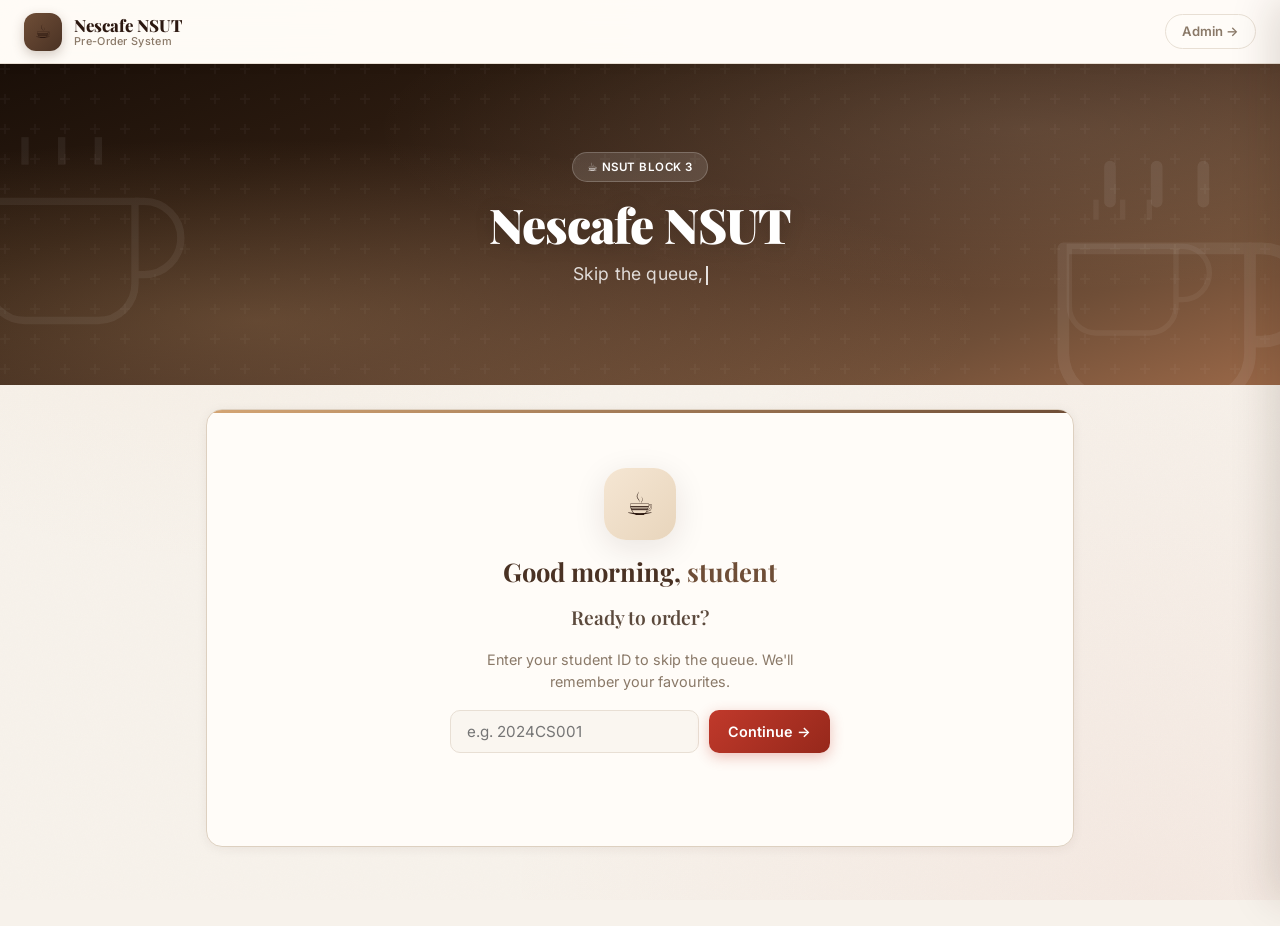
==== commit 496d1b38: "Redesign frontend and add current order status memory" ====
--- a/static/index.html
+++ b/static/index.html
@@ -117,8 +117,8 @@
           <div class="checkmark-icon"></div>
         </div>
       </div>
-      <h2>Order Confirmed!</h2>
-      <p style="color:var(--muted);font-size:0.9rem">Your order has been received. Watch it come to life below.</p>
+      <h2 id="confirmTitle">Order Confirmed!</h2>
+      <p id="confirmSubtitle" style="color:var(--muted);font-size:0.9rem">Your order has been received. Watch it come to life below.</p>
 
       <div class="confirm-details" id="confirmDetails"></div>
 
@@ -253,19 +253,34 @@
 // ═══════════════════════════════════════════
 // Gate
 // ═══════════════════════════════════════════
-function startSession() {
+async function startSession() {
   const val = document.getElementById("gateInput").value.trim();
   if (!val || !/^[a-zA-Z0-9]+$/.test(val)) {
     document.getElementById("gateError").textContent = "Student ID must be alphanumeric.";
     return;
   }
   studentId = val;
-  transitionTo("screen-gate", "screen-order", () => {
+
+  // Check for an order that's still in progress (not yet collected)
+  let active = null;
+  try {
+    const hist = (await (await fetch(`/student/${studentId}/history`)).json()).history || [];
+    active = hist.find(o => o.order_id && o.status && o.status !== "Collected");
+  } catch (_) {}
+
+  transitionTo("screen-gate", active ? "screen-confirm" : "screen-order", () => {
     document.getElementById("greetingName").textContent = studentId;
     document.getElementById("heroSection").classList.add("hero-compact");
+    // Prepare the order screen in the background (for "Order Again" / placing a new one)
     loadMenu();
     loadHistory();
     loadSlotPicker();
+
+    if (active) {
+      studentName = active.student_name;
+      closeCartPanel();
+      fillConfirm(active, { confetti: false, isNew: false });
+    }
   });
 }
 
@@ -312,31 +327,75 @@
   renderMenuCategory(cat);
 }
 
+// Short editorial-style descriptions for an authentic menu feel
+const DESCRIPTIONS = {
+  "Maggi Classic": "The original 2-minute comfort, simmered just right",
+  "Cheese Maggi": "Classic Maggi folded through molten cheese",
+  "Oregano Maggi": "Herb-dusted with a Mediterranean lift",
+  "Masala Maggi": "Spiced up with our house masala blend",
+  "Double Masala Maggi": "For those who like it bold and fiery",
+  "Arrabiata Pasta": "Penne in a fiery tomato-garlic sauce",
+  "White Sauce Pasta": "Creamy béchamel with a hint of pepper",
+  "Pesto Pasta": "Fresh basil pesto, nutty and bright",
+  "Mac and Cheese": "Three-cheese baked indulgence",
+  "Veg Grilled Sandwich": "Garden vegetables, toasted golden",
+  "Cheese Sandwich": "Gooey, griddled and gloriously simple",
+  "Paneer Sandwich": "Spiced cottage cheese, grilled to order",
+  "Club Sandwich": "Triple-decker, stacked tall",
+  "Nescafe Classic": "The campus staple, hot and strong",
+  "Cappuccino": "Espresso crowned with velvet foam",
+  "Latte": "Smooth espresso, steamed milk, calm mornings",
+  "Cold Coffee": "Iced, blended, lightly sweet",
+  "Masala Chai": "Brewed with ginger, cardamom and time",
+  "Ginger Chai": "Sharp, warming, monsoon-ready",
+  "Green Tea": "Light, clean and quietly energising",
+  "Lemon Ice Tea": "Citrus-bright and thirst-quenching",
+  "Peach Ice Tea": "Soft summer peach over ice",
+  "Mango Ice Tea": "Alphonso sweetness, chilled",
+  "Passion Fruit Ice Tea": "Tangy, tropical, refreshing",
+  "Chocolate Brownie": "Dense, fudgy, deeply chocolatey",
+  "Cookies": "Crisp edges, chewy centre",
+  "Croissant": "Buttery, flaky, French-style",
+  "Vada Pav": "Mumbai's favourite in every bite",
+  "Samosa": "Golden, spiced potato parcel",
+  "Pastry": "A little slice of celebration",
+  "Muffin": "Soft-baked and freshly risen",
+  "Cake Slice": "Generous, moist and frosted",
+};
+
+function qtyControlHTML(itemId, qty) {
+  return `
+    ${qty > 0
+      ? `<button class="qty-btn" onclick="changeQty('${itemId}',-1,event)">−</button>
+         <span class="qty-count">${qty}</span>`
+      : ''}
+    <button class="qty-btn ${qty > 0 ? '' : 'qty-btn-add'}" onclick="changeQty('${itemId}',1,event)">+</button>`;
+}
+
 function renderMenuCategory(cat) {
   const items = menu.filter(i => i.category === cat);
   const grid  = document.getElementById("menuGrid");
   if (!items.length) { grid.innerHTML = `<p style="color:var(--muted);font-size:0.9rem">No items available right now.</p>`; return; }
-  grid.innerHTML = items.map((item, idx) => {
+
+  const rows = items.map((item, idx) => {
     const qty = cart[item.item_id]?.qty || 0;
     return `
-    <div class="menu-item" id="mi-${item.item_id}" style="animation-delay:${idx * 0.05}s">
-      <div class="menu-item-visual ${catClass(item.category)}"><span>${catIcon(item.category)}</span></div>
-      <div class="menu-item-body">
-        <div class="menu-item-name">${item.name}</div>
-        <div class="menu-item-cat">${item.category}</div>
-        <div class="menu-item-footer">
-          <div class="menu-item-price">₹${item.price}</div>
-          <div class="qty-control">
-            ${qty > 0
-              ? `<button class="qty-btn" onclick="changeQty('${item.item_id}',-1,event)">−</button>
-                 <span class="qty-count">${qty}</span>`
-              : ''}
-            <button class="qty-btn" onclick="changeQty('${item.item_id}',1,event)">+</button>
-          </div>
-        </div>
+    <div class="menu-item ${qty > 0 ? 'in-cart' : ''}" id="mi-${item.item_id}" style="animation-delay:${idx * 0.035}s">
+      <div class="mi-head">
+        <span class="menu-item-name">${item.name}</span>
+        <span class="mi-leader"></span>
+        <span class="menu-item-price">₹${item.price}</span>
+      </div>
+      <div class="mi-sub">
+        <span class="mi-desc">${DESCRIPTIONS[item.name] || item.category}</span>
+        <div class="qty-control">${qtyControlHTML(item.item_id, qty)}</div>
       </div>
     </div>`;
   }).join("");
+
+  grid.innerHTML = `
+    <div class="menu-cat-heading">${cat} <span class="menu-cat-count">${items.length} items</span></div>
+    ${rows}`;
 }
 
 function changeQty(itemId, delta, evt) {
@@ -355,12 +414,8 @@
   const mi = document.getElementById(`mi-${itemId}`);
   if (mi) {
     const qty = cart[itemId]?.qty || 0;
-    mi.querySelector(".qty-control").innerHTML = `
-      ${qty > 0
-        ? `<button class="qty-btn" onclick="changeQty('${itemId}',-1,event)">−</button>
-           <span class="qty-count">${qty}</span>`
-        : ''}
-      <button class="qty-btn" onclick="changeQty('${itemId}',1,event)">+</button>`;
+    mi.classList.toggle("in-cart", qty > 0);
+    mi.querySelector(".qty-control").innerHTML = qtyControlHTML(itemId, qty);
   }
 }
 
@@ -593,25 +648,36 @@
 // ═══════════════════════════════════════════
 // Confirmation + confetti + tracker
 // ═══════════════════════════════════════════
+// New order just placed → animate in + confetti
 function showConfirmation(data) {
   closeCartPanel();
-  transitionTo("screen-order", "screen-confirm", () => {
-    document.getElementById("heroSection").classList.add("hero-compact");
-    document.getElementById("cartTrigger").classList.add("hidden");
-
-    document.getElementById("confirmDetails").innerHTML = `
-      <div class="confirm-row"><span class="label">Name</span><span class="value">${data.student_name}</span></div>
-      <div class="confirm-row"><span class="label">Items</span><span class="value">${[...new Set(data.items)].join(", ")}</span></div>
-      <div class="confirm-row"><span class="label">Pickup Slot</span><span class="value">${data.assigned_slot}</span></div>
-      <div class="confirm-row"><span class="label">Queue Position</span><span class="value">#${data.queue_position}</span></div>
-      <div class="confirm-row"><span class="label">Est. Ready In</span><span class="value">~${data.estimated_mins} min</span></div>
-    `;
-
-    launchConfetti();
-    updateTracker("Pending");
-    if (trackerInterval) clearInterval(trackerInterval);
-    trackerInterval = setInterval(pollOrderStatus, 8000);
-  });
+  transitionTo("screen-order", "screen-confirm", () => fillConfirm(data, { confetti: true, isNew: true }));
+}
+
+// Shared: fill the confirm/tracker screen for either a new or a resumed order
+function fillConfirm(data, { confetti = false, isNew = false } = {}) {
+  currentOrderId = data.order_id;
+  document.getElementById("heroSection").classList.add("hero-compact");
+  document.getElementById("cartTrigger").classList.add("hidden");
+
+  document.getElementById("confirmTitle").textContent =
+    isNew ? "Order Confirmed!" : "Welcome back — your order is on the way";
+  document.getElementById("confirmSubtitle").textContent =
+    isNew ? "Your order has been received. Watch it come to life below."
+          : "Here's the live status of the order you placed earlier.";
+
+  document.getElementById("confirmDetails").innerHTML = `
+    <div class="confirm-row"><span class="label">Name</span><span class="value">${data.student_name}</span></div>
+    <div class="confirm-row"><span class="label">Items</span><span class="value">${[...new Set(data.items)].join(", ")}</span></div>
+    <div class="confirm-row"><span class="label">Pickup Slot</span><span class="value">${data.assigned_slot}</span></div>
+    <div class="confirm-row"><span class="label">Queue Position</span><span class="value">#${data.queue_position}</span></div>
+    <div class="confirm-row"><span class="label">Est. Ready In</span><span class="value">~${data.estimated_mins} min</span></div>
+  `;
+
+  if (confetti) launchConfetti();
+  updateTracker(data.status || "Pending");
+  if (trackerInterval) clearInterval(trackerInterval);
+  trackerInterval = setInterval(pollOrderStatus, 8000);
 }
 
 function launchConfetti() {
--- a/static/style.css
+++ b/static/style.css
@@ -50,16 +50,24 @@
 body {
   font-family: 'Inter', system-ui, -apple-system, sans-serif;
   background-color: var(--bg);
-  /* Subtle grain + warm radial wash so the canvas isn't flat */
+  color: var(--text);
+  line-height: 1.6;
+  min-height: 100vh;
+  -webkit-font-smoothing: antialiased;
+}
+
+/* Texture/wash on a fixed, GPU-composited layer so scrolling never repaints it */
+body::before {
+  content: '';
+  position: fixed;
+  inset: 0;
+  z-index: -1;
+  pointer-events: none;
+  background-color: var(--bg);
   background-image:
     radial-gradient(circle at 15% 0%, rgba(212, 165, 116, 0.10) 0%, transparent 40%),
     radial-gradient(circle at 90% 100%, rgba(192, 57, 43, 0.05) 0%, transparent 45%),
     url("data:image/svg+xml,%3Csvg xmlns='http://www.w3.org/2000/svg' width='120' height='120'%3E%3Cfilter id='n'%3E%3CfeTurbulence type='fractalNoise' baseFrequency='0.85' numOctaves='3' stitchTiles='stitch'/%3E%3C/filter%3E%3Crect width='120' height='120' filter='url(%23n)' opacity='0.025'/%3E%3C/svg%3E");
-  background-attachment: fixed;
-  color: var(--text);
-  line-height: 1.6;
-  min-height: 100vh;
-  -webkit-font-smoothing: antialiased;
 }
 
 /* ── Page load animation ── */
@@ -513,111 +521,143 @@
 }
 
 /* ── Menu grid ── */
+/* ═══════════════════════════════════════════════════════════
+   EDITORIAL MENU — restaurant-menu typography, dotted leaders
+═══════════════════════════════════════════════════════════ */
 .menu-grid {
-  display: grid;
-  grid-template-columns: repeat(auto-fill, minmax(170px, 1fr));
-  gap: 0.9rem;
+  display: flex;
+  flex-direction: column;
+}
+
+/* Category title printed like a menu section header */
+.menu-cat-heading {
+  font-family: 'Playfair Display', serif;
+  font-size: 1.45rem;
+  font-weight: 800;
+  font-style: italic;
+  color: var(--coffee-dk);
+  margin: 0.4rem 0 0.2rem;
+  display: flex;
+  align-items: center;
+  gap: 0.7rem;
+}
+.menu-cat-heading::after {
+  content: '';
+  flex: 1;
+  height: 1px;
+  background: linear-gradient(to right, var(--border-warm), transparent);
+}
+.menu-cat-count {
+  font-family: 'Inter', sans-serif;
+  font-size: 0.7rem;
+  font-weight: 600;
+  font-style: normal;
+  letter-spacing: 0.5px;
+  text-transform: uppercase;
+  color: var(--muted);
 }
 
 .menu-item {
-  border: 1px solid var(--border);
-  border-radius: var(--radius);
-  padding: 0;
   display: flex;
   flex-direction: column;
+  padding: 0.85rem 0.2rem 0.85rem;
+  border-bottom: 1px solid var(--border);
+  transition: padding-left var(--transition), background var(--transition);
+  animation: fadeUp 0.4s ease both;
+}
+.menu-item:last-child { border-bottom: none; }
+.menu-item:hover {
+  padding-left: 0.7rem;
+  background: linear-gradient(to right, var(--surface-2), transparent 70%);
+}
+.menu-item.in-cart {
+  padding-left: 0.7rem;
+  border-left: 3px solid var(--accent);
+  margin-left: -3px;
+}
+
+/* Head line: name ···· price */
+.mi-head {
+  display: flex;
+  align-items: baseline;
+  gap: 0.5rem;
+  width: 100%;
+}
+.menu-item-name {
+  font-family: 'Playfair Display', serif;
+  font-size: 1.08rem;
+  font-weight: 700;
+  line-height: 1.2;
+  color: var(--text);
+  white-space: nowrap;
+}
+.mi-leader {
+  flex: 1;
+  align-self: flex-end;
+  margin-bottom: 0.28rem;
+  border-bottom: 2px dotted var(--border-warm);
+  min-width: 18px;
+}
+.menu-item-price {
+  font-family: 'Playfair Display', serif;
+  font-size: 1.05rem;
+  font-weight: 800;
+  color: var(--coffee-dk);
+  white-space: nowrap;
+}
+
+/* Sub line: italic description + add control */
+.mi-sub {
+  display: flex;
+  align-items: center;
+  justify-content: space-between;
+  gap: 1rem;
+  margin-top: 0.25rem;
+}
+.mi-desc {
+  font-size: 0.8rem;
+  font-style: italic;
+  color: var(--muted);
+  line-height: 1.4;
+  flex: 1;
+}
+.menu-item-cat { display: none; }
+
+/* Add control */
+.qty-control { display: flex; align-items: center; gap: 0.45rem; flex-shrink: 0; }
+
+.qty-btn {
+  width: 30px; height: 30px;
+  border-radius: 50%;
+  border: 1.5px solid var(--coffee-lt);
   background: var(--surface);
-  transition: all var(--transition);
-  cursor: default;
-  overflow: hidden;
-  box-shadow: var(--shadow);
-  animation: fadeUp 0.45s ease both;
-}
-
-.menu-item:hover {
-  border-color: var(--coffee-lt);
-  box-shadow: var(--shadow-md);
-  transform: translateY(-3px);
-}
-
-.menu-item-visual {
-  height: 84px;
-  background: linear-gradient(135deg, var(--cream) 0%, var(--cream-dark) 100%);
-  display: flex;
-  align-items: center;
-  justify-content: center;
-  font-size: 2.2rem;
-  border-bottom: 1px solid var(--border);
-  position: relative;
-  transition: transform var(--transition);
-}
-.menu-item:hover .menu-item-visual { transform: scale(1.04); }
-
-/* Per-category "food photography" gradient placeholders */
-.cat-maggi      { background: linear-gradient(135deg, #f6b24b 0%, #e8730a 100%); }
-.cat-pasta      { background: linear-gradient(135deg, #8bc34a 0%, #2d8a56 100%); }
-.cat-sandwiches { background: linear-gradient(135deg, #f0c674 0%, #c08b3a 100%); }
-.cat-hot-drinks { background: linear-gradient(135deg, #b07a4f 0%, #4a3224 100%); }
-.cat-ice-teas   { background: linear-gradient(135deg, #f48fb1 0%, #d8743f 100%); }
-.cat-bakery     { background: linear-gradient(135deg, #e7a977 0%, #a85d2f 100%); }
-.menu-item-visual[class*="cat-"] { filter: saturate(1.05); }
-.menu-item-visual[class*="cat-"] span { filter: drop-shadow(0 2px 4px rgba(0,0,0,0.25)); }
-
-.menu-item-visual::after {
-  content: '';
-  position: absolute;
-  inset: 0;
-  background: linear-gradient(to bottom, transparent 60%, rgba(255,252,248,0.4));
-}
-
-.menu-item-body { padding: 0.85rem 0.95rem 0.95rem; flex: 1; display: flex; flex-direction: column; gap: 0.2rem; }
-
-.menu-item-name  { font-family: 'Inter', sans-serif; font-size: 0.88rem; font-weight: 700; line-height: 1.3; color: var(--text); }
-.menu-item-cat   { font-size: 0.68rem; color: var(--muted); font-weight: 500; text-transform: uppercase; letter-spacing: 0.4px; }
-.menu-item-price {
-  font-family: 'Inter', sans-serif;
-  display: inline-flex;
-  align-items: center;
-  font-size: 0.82rem;
-  font-weight: 800;
-  color: white;
-  background: linear-gradient(135deg, var(--coffee) 0%, var(--coffee-dk) 100%);
-  border: none;
-  padding: 0.28rem 0.65rem;
-  border-radius: 999px;
-  box-shadow: 0 2px 8px rgba(74, 50, 36, 0.28);
-  letter-spacing: 0.02em;
-}
-
-.menu-item-footer {
-  display: flex;
-  align-items: center;
-  justify-content: space-between;
-  margin-top: auto;
-  padding-top: 0.5rem;
-}
-
-.qty-control { display: flex; align-items: center; gap: 0.35rem; }
-
-.qty-btn {
-  width: 28px; height: 28px;
-  border-radius: 50%;
-  border: 1.5px solid var(--border);
-  background: var(--surface-2);
-  font-size: 1rem;
+  font-size: 1.1rem;
   line-height: 1;
   cursor: pointer;
   display: flex; align-items: center; justify-content: center;
   transition: all var(--transition);
   font-weight: 700;
-  color: var(--text);
+  color: var(--coffee);
 }
 .qty-btn:hover {
-  border-color: var(--coffee);
-  background: var(--coffee);
+  border-color: var(--accent);
+  background: var(--accent);
   color: white;
-  transform: scale(1.08);
-}
-.qty-count { font-size: 0.9rem; font-weight: 700; min-width: 18px; text-align: center; }
+  transform: scale(1.1);
+  box-shadow: 0 3px 10px rgba(192,57,43,0.3);
+}
+.qty-btn-add {
+  border-color: var(--accent);
+  color: var(--accent);
+}
+.qty-count {
+  font-family: 'Poppins', sans-serif;
+  font-size: 0.95rem;
+  font-weight: 700;
+  min-width: 18px;
+  text-align: center;
+  color: var(--accent-dk);
+}
 
 /* ── Floating cart panel (slides in from right) ── */
 .cart-panel {
